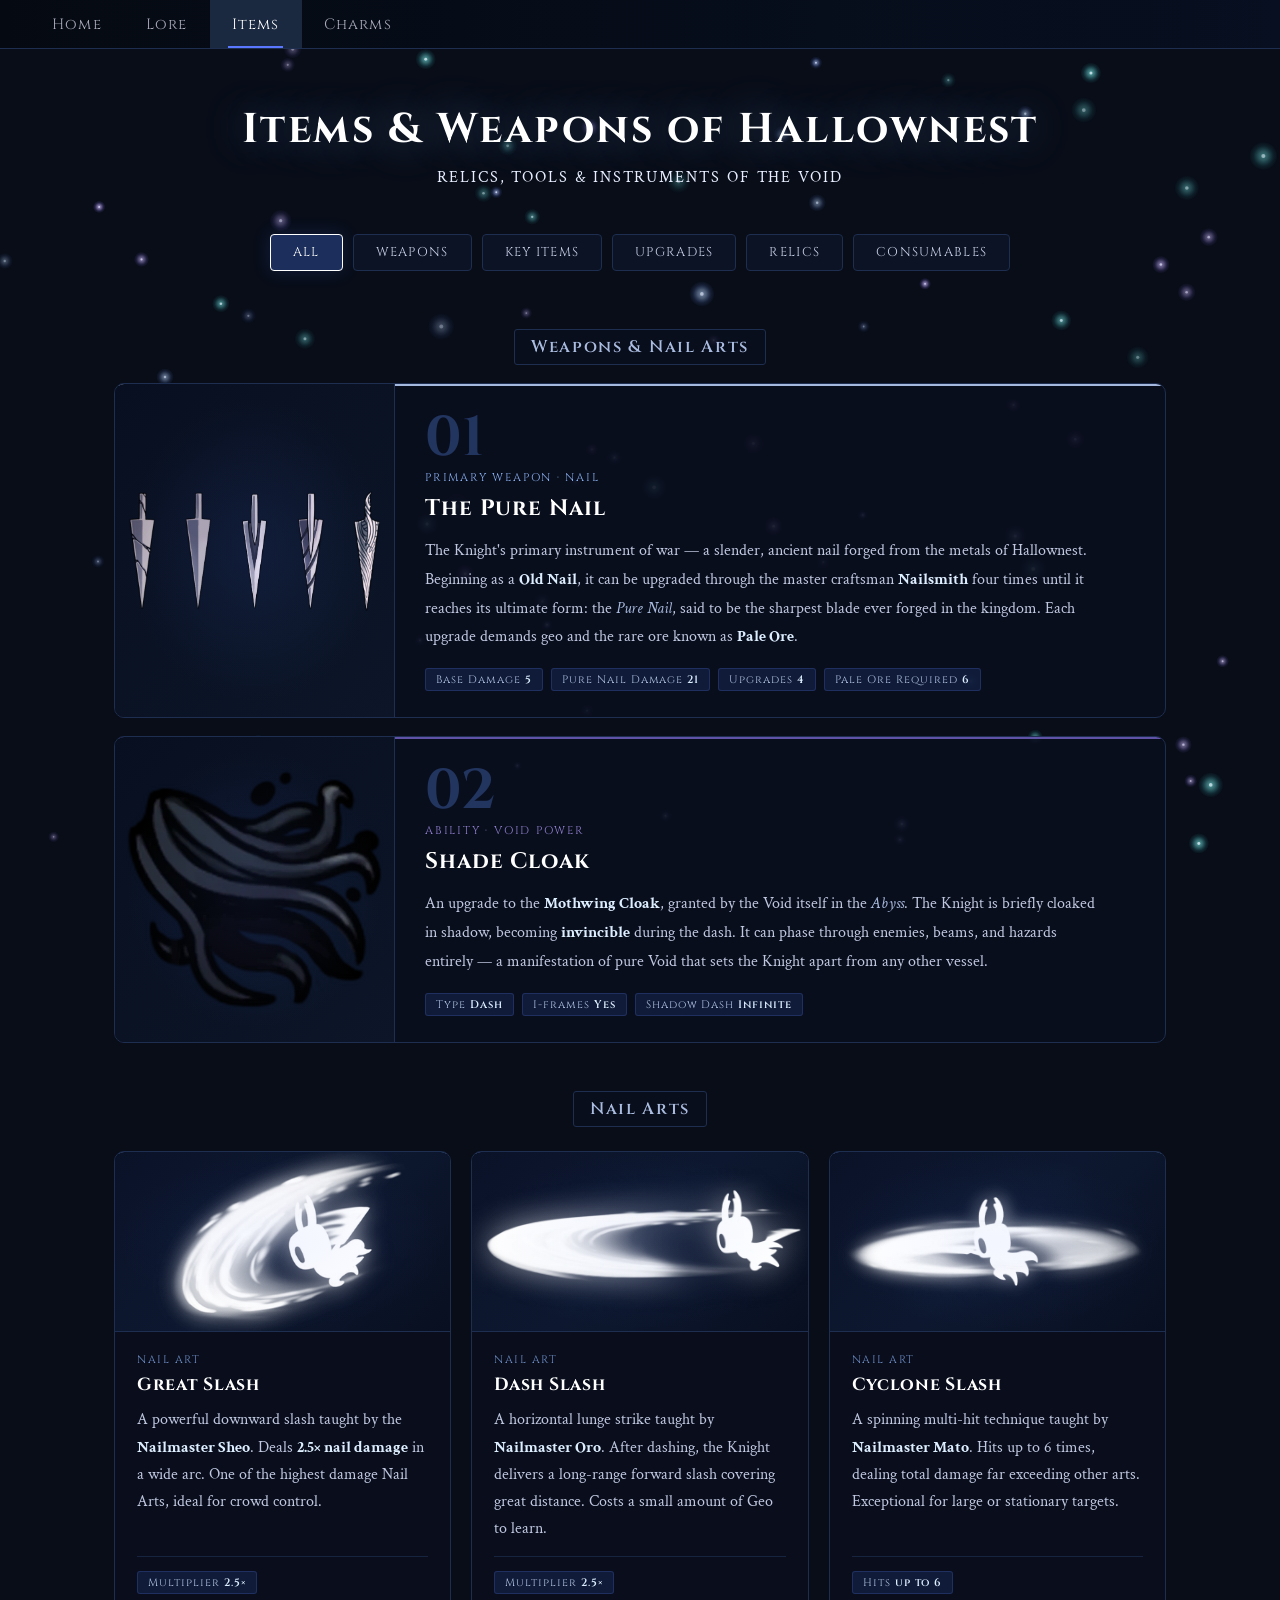
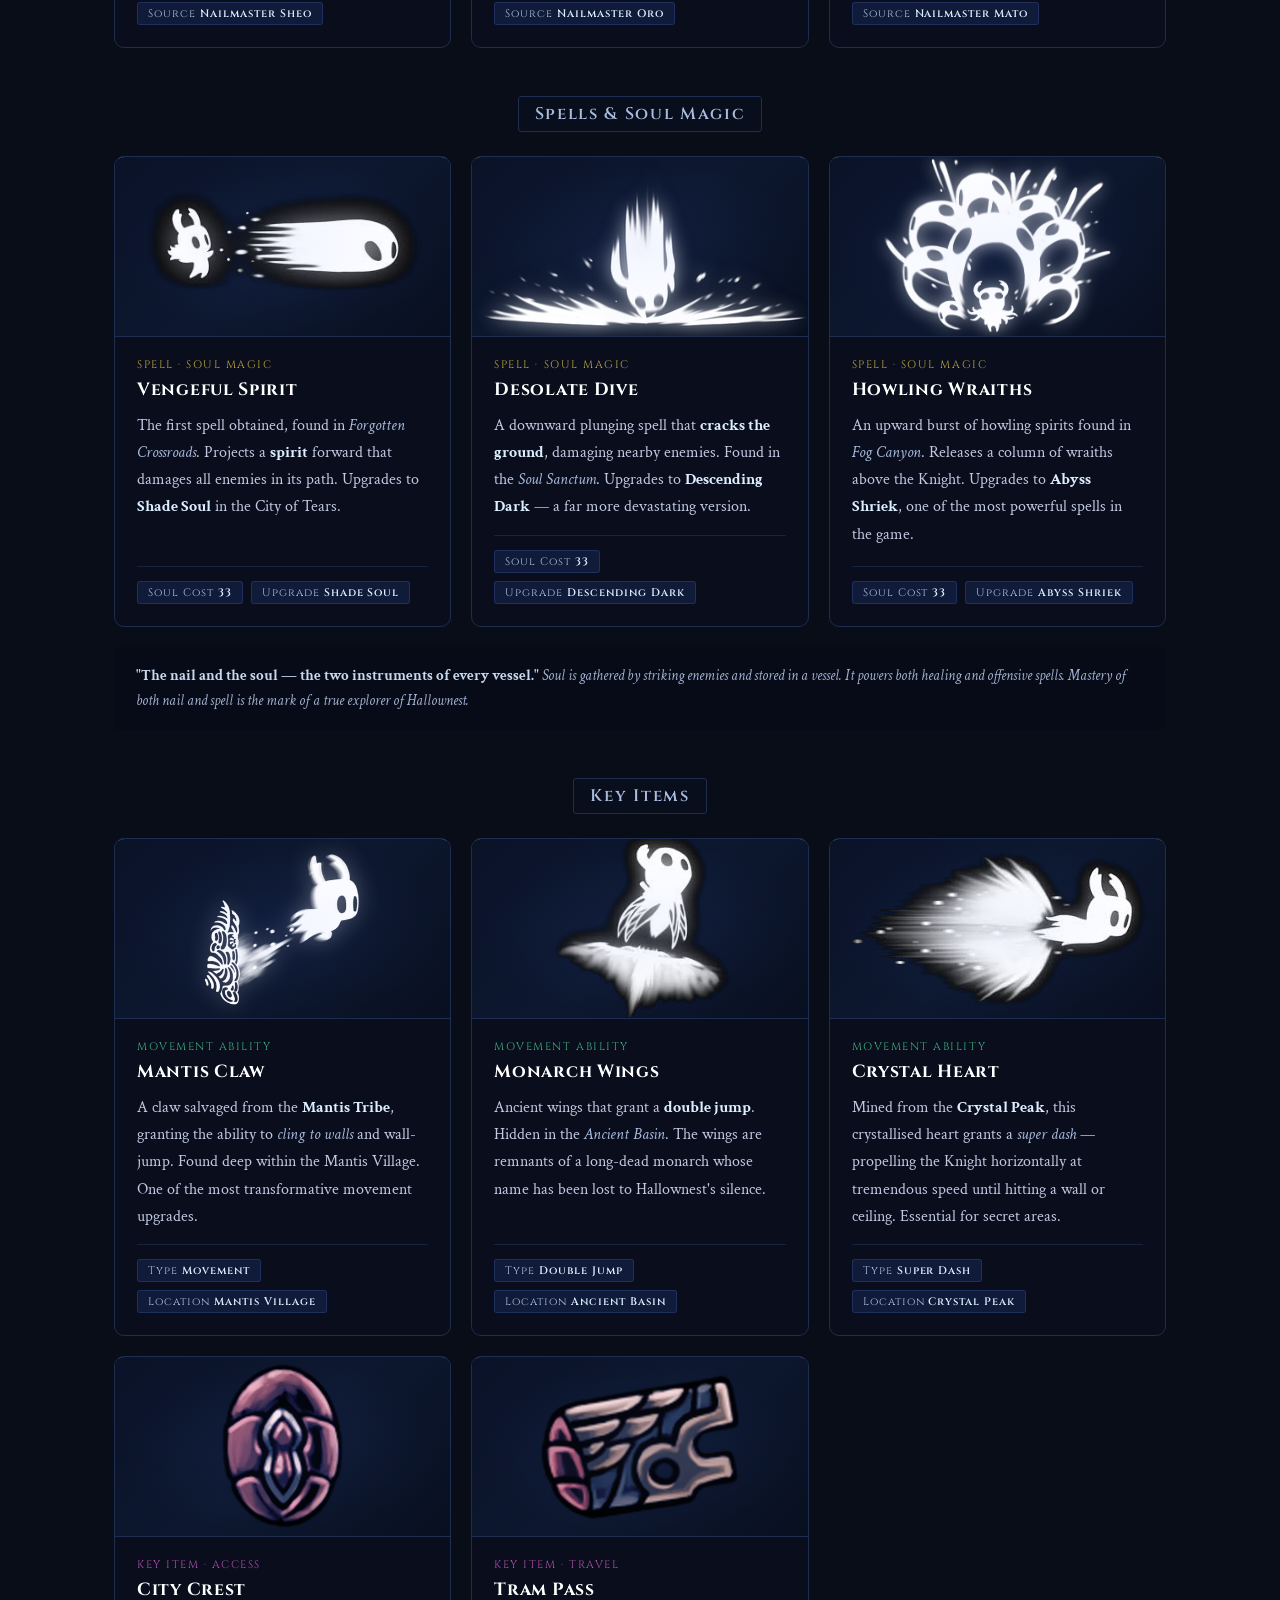
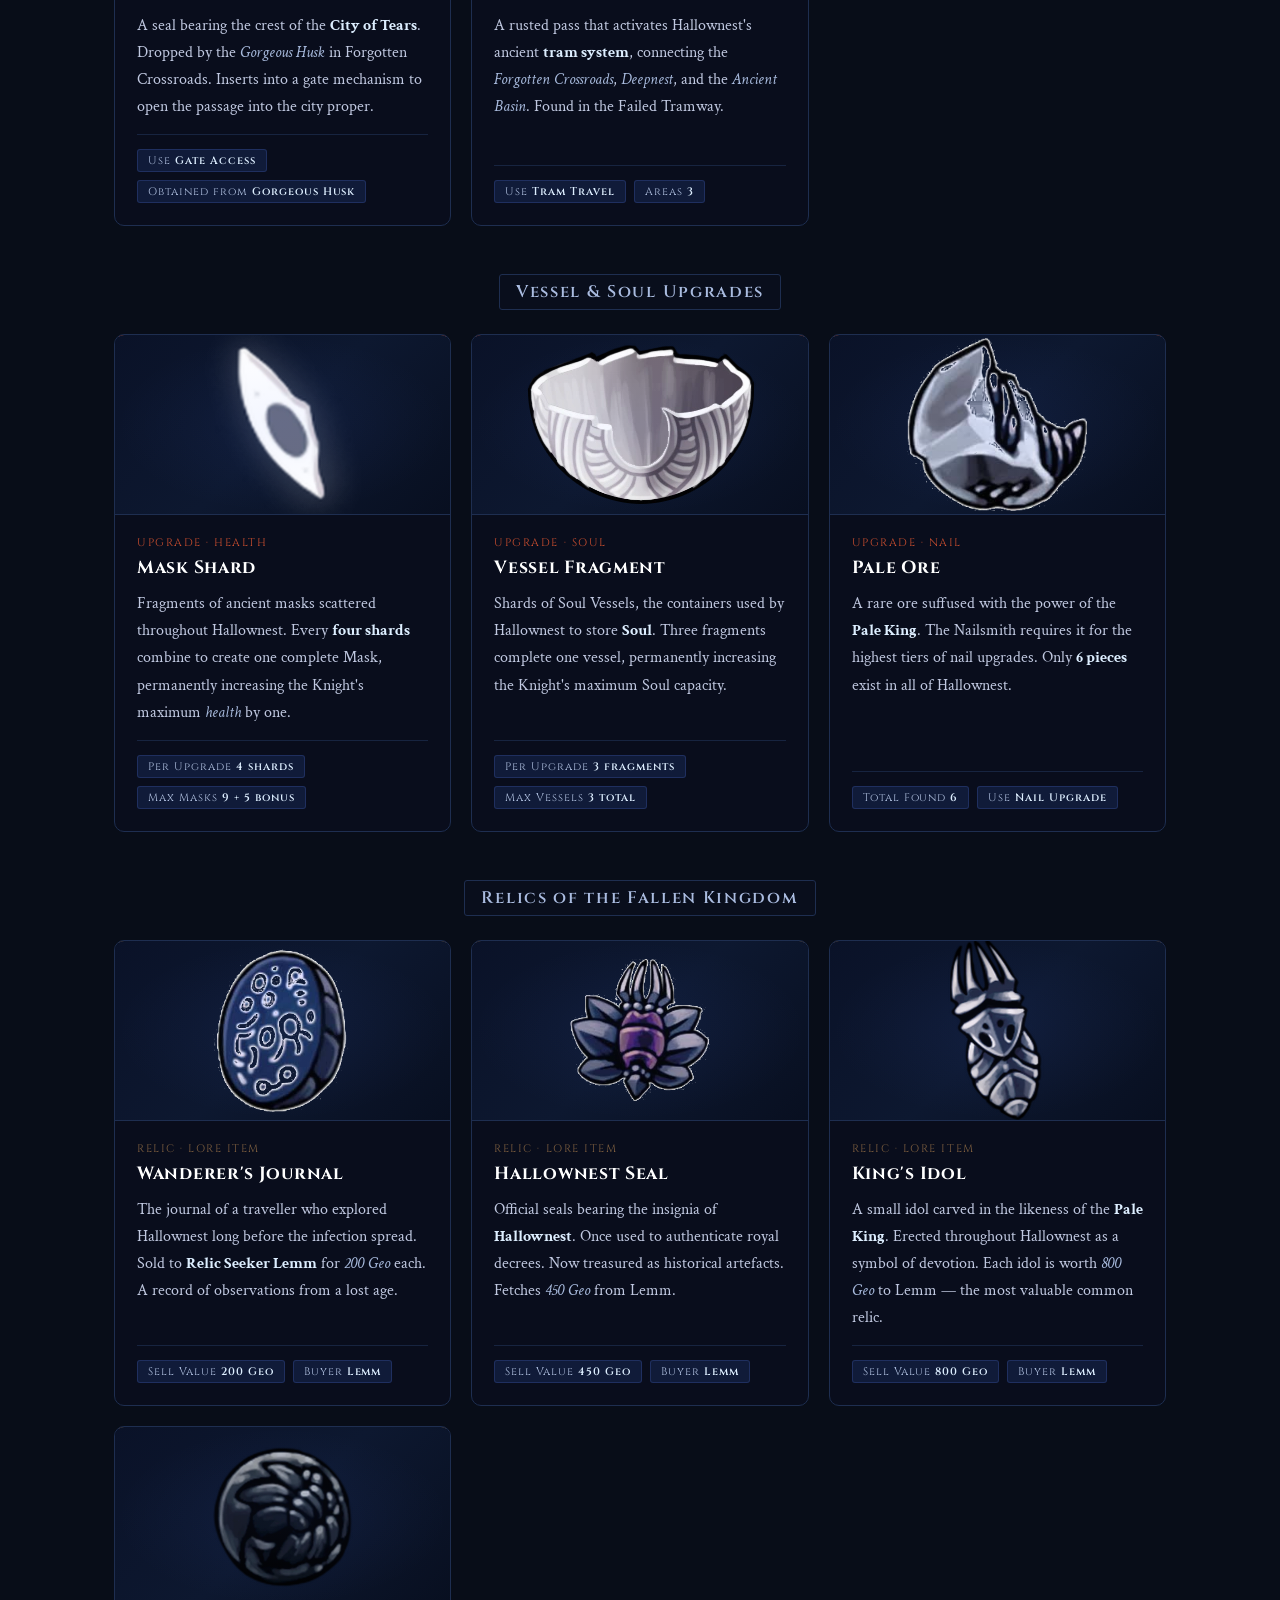
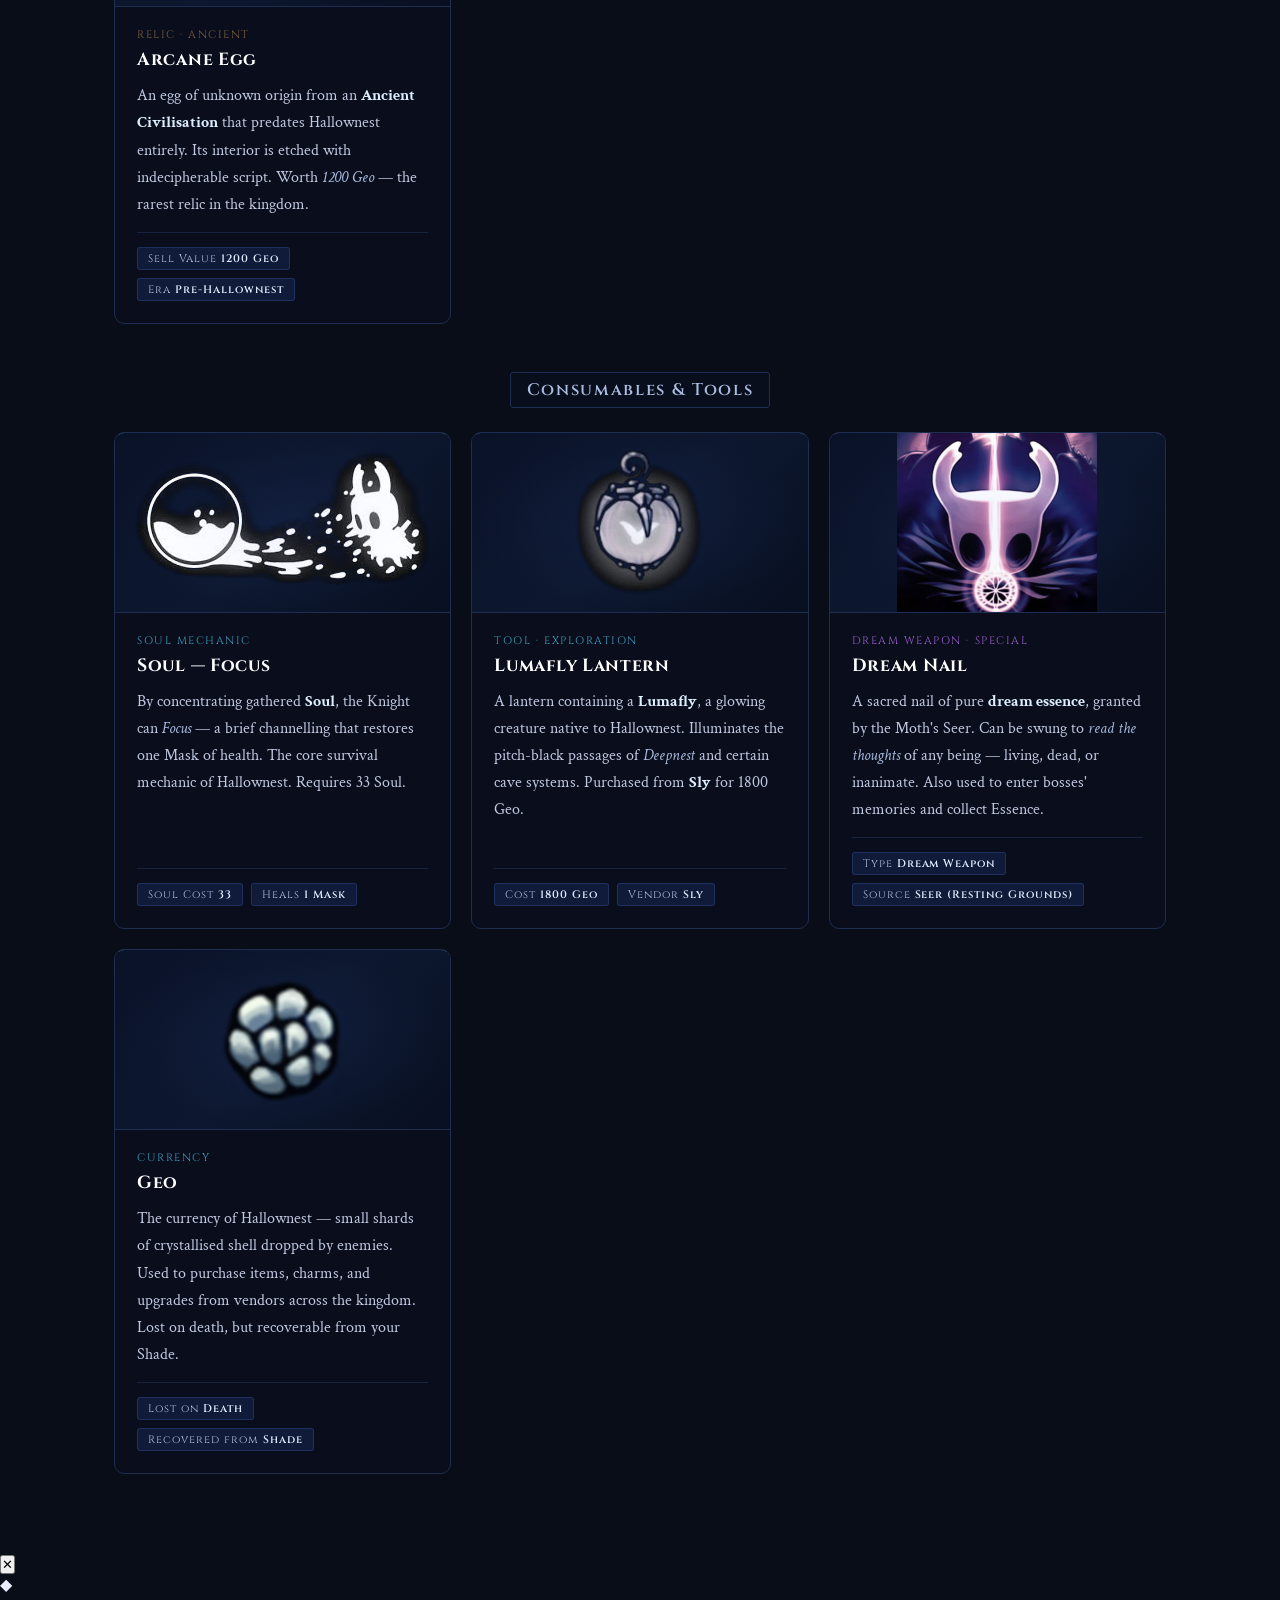
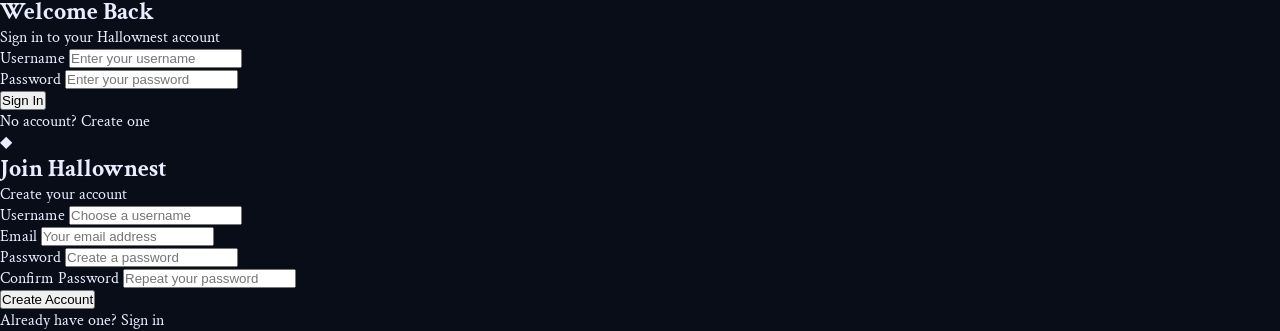
==== Capstone_Project/Item.html @ 828f64ab "Add files via upload" ====
<!doctype html>
<html lang="en">
    <head>
        <meta charset="UTF-8" />
        <meta name="viewport" content="width=device-width, initial-scale=1.0" />
        <title>Hollow Knight — Items &amp; Weapons</title>
        <link
            href="https://fonts.googleapis.com/css2?family=Cinzel:wght@400;600;700&family=Crimson+Text:ital,wght@0,400;0,600;1,400&display=swap"
            rel="stylesheet"
        />
        <link rel="stylesheet" href="Item.css" />
        <link rel="stylesheet" href="login.css" />
    </head>
    <body>
        <canvas id="hk-canvas"></canvas>

        <header>
            <nav>
                <div class="nav-left">
                    <a href="Home.html"><div class="navbar n1">Home</div></a>
                    <a href="Lore.html"><div class="navbar n2">Lore</div></a>
                    <a href="Item.html"
                        ><div class="navbar n3 active">Items</div></a
                    >
                    <a href="Charms.html"
                        ><div class="navbar n4">Charms</div></a
                    >
                </div>
                <div class="nav-right" id="nav-right"></div>
            </nav>
        </header>

        <div class="page">

            <div class="page-title-wrap">
                <h1 class="page-title">Items &amp; Weapons of Hallownest</h1>
                <p class="page-subtitle">
                    Relics, Tools &amp; Instruments of the Void
                </p>
            </div>

            <div class="tabs-wrap">
                <button class="tab-btn active" data-filter="all">All</button>
                <button class="tab-btn" data-filter="weapon">Weapons</button>
                <button class="tab-btn" data-filter="key">Key Items</button>
                <button class="tab-btn" data-filter="upgrade">Upgrades</button>
                <button class="tab-btn" data-filter="relic">Relics</button>
                <button class="tab-btn" data-filter="consumable">
                    Consumables
                </button>
            </div>

            
            <div class="section-divider" data-category="weapon">
                <div class="divider-line"></div>
                <div class="divider-title">Weapons &amp; Nail Arts</div>
                <div class="divider-line"></div>
            </div>

            <div
                class="weapon-card"
                data-category="weapon"
                style="--rarity-color: #c0d8ff; --tag-color: #8ab0f0"
            >
                <div class="weapon-inner" style="--rarity-color: #c0d8ff">
                    <div class="weapon-img-wrap">
                        <img
                            style="height: 120px"
                            src="Items/purenaim.png"
                            class="images"
                        />
                    </div>
                    <div class="weapon-body">
                        <div class="weapon-num">01</div>
                        <div class="weapon-tag" style="color: #8ab0f0">
                            Primary Weapon · Nail
                        </div>
                        <div class="weapon-name">The Pure Nail</div>
                        <p class="weapon-desc">
                            The Knight's primary instrument of war — a slender,
                            ancient nail forged from the metals of Hallownest.
                            Beginning as a <strong>Old Nail</strong>, it can be
                            upgraded through the master craftsman
                            <strong>Nailsmith</strong> four times until it
                            reaches its ultimate form: the <em>Pure Nail</em>,
                            said to be the sharpest blade ever forged in the
                            kingdom. Each upgrade demands geo and the rare ore
                            known as <strong>Pale Ore</strong>.
                        </p>
                        <div class="weapon-stats">
                            <div class="stat-pill">
                                Base Damage <span>5</span>
                            </div>
                            <div class="stat-pill">
                                Pure Nail Damage <span>21</span>
                            </div>
                            <div class="stat-pill">Upgrades <span>4</span></div>
                            <div class="stat-pill">
                                Pale Ore Required <span>6</span>
                            </div>
                        </div>
                    </div>
                </div>
            </div>

            <div
                class="weapon-card"
                data-category="weapon"
                style="--tag-color: #9080d0"
            >
                <div class="weapon-inner" style="--rarity-color: #7060c0">
                    <div class="weapon-img-wrap">
                        <img
                            style="height: 240px"
                            src="Items/Shade_Cloak.png"
                            class="images"
                        />
                    </div>
                    <div class="weapon-body">
                        <div class="weapon-num">02</div>
                        <div class="weapon-tag" style="color: #9080d0">
                            Ability · Void Power
                        </div>
                        <div class="weapon-name">Shade Cloak</div>
                        <p class="weapon-desc">
                            An upgrade to the <strong>Mothwing Cloak</strong>,
                            granted by the Void itself in the <em>Abyss</em>.
                            The Knight is briefly cloaked in shadow, becoming
                            <strong>invincible</strong>
                            during the dash. It can phase through enemies,
                            beams, and hazards entirely — a manifestation of
                            pure Void that sets the Knight apart from any other
                            vessel.
                        </p>
                        <div class="weapon-stats">
                            <div class="stat-pill">Type <span>Dash</span></div>
                            <div class="stat-pill">
                                I-frames <span>Yes</span>
                            </div>
                            <div class="stat-pill">
                                Shadow Dash <span>Infinite</span>
                            </div>
                        </div>
                    </div>
                </div>
            </div>

            <div class="section-divider" data-category="weapon">
                <div class="divider-line"></div>
                <div class="divider-title">Nail Arts</div>
                <div class="divider-line"></div>
            </div>

            <div class="items-grid" data-group="weapon">
                <div
                    class="item-card"
                    data-category="weapon"
                    style="--rarity-color: #80a8f0; --tag-color: #7090c8"
                >
                    <div class="card-img-wrap">
                        <img
                            style="height: 200px"
                            src="Items/Great_Slash.png"
                            class="images"
                        />
                    </div>
                    <div class="card-body">
                        <div class="card-tag">Nail Art</div>
                        <div class="card-name">Great Slash</div>
                        <p class="card-desc">
                            A powerful downward slash taught by the
                            <strong>Nailmaster Sheo</strong>. Deals
                            <strong>2.5× nail damage</strong> in a wide arc. One
                            of the highest damage Nail Arts, ideal for crowd
                            control.
                        </p>
                        <div class="card-stats">
                            <div class="stat-pill">
                                Multiplier <span>2.5×</span>
                            </div>
                            <div class="stat-pill">
                                Source <span>Nailmaster Sheo</span>
                            </div>
                        </div>
                    </div>
                </div>

                <div
                    class="item-card"
                    data-category="weapon"
                    style="--rarity-color: #80a8f0; --tag-color: #7090c8"
                >
                    <div class="card-img-wrap">
                        <img
                            style="width: 380px"
                            src="Items/Dash_Slash.png"
                            class="images"
                        />
                    </div>
                    <div class="card-body">
                        <div class="card-tag">Nail Art</div>
                        <div class="card-name">Dash Slash</div>
                        <p class="card-desc">
                            A horizontal lunge strike taught by
                            <strong>Nailmaster Oro</strong>. After dashing, the
                            Knight delivers a long-range forward slash covering
                            great distance. Costs a small amount of Geo to
                            learn.
                        </p>
                        <div class="card-stats">
                            <div class="stat-pill">
                                Multiplier <span>2.5×</span>
                            </div>
                            <div class="stat-pill">
                                Source <span>Nailmaster Oro</span>
                            </div>
                        </div>
                    </div>
                </div>

                <!-- Cyclone Slash -->
                <div
                    class="item-card"
                    data-category="weapon"
                    style="--rarity-color: #80a8f0; --tag-color: #7090c8"
                >
                    <div class="card-img-wrap">
                        <img
                            style="width: 320px"
                            src="Items/Cyclone_Slash.png"
                            class="images"
                        />
                    </div>
                    <div class="card-body">
                        <div class="card-tag">Nail Art</div>
                        <div class="card-name">Cyclone Slash</div>
                        <p class="card-desc">
                            A spinning multi-hit technique taught by
                            <strong>Nailmaster Mato</strong>. Hits up to 6
                            times, dealing total damage far exceeding other
                            arts. Exceptional for large or stationary targets.
                        </p>
                        <div class="card-stats">
                            <div class="stat-pill">
                                Hits <span>up to 6</span>
                            </div>
                            <div class="stat-pill">
                                Source <span>Nailmaster Mato</span>
                            </div>
                        </div>
                    </div>
                </div>
            </div>

            <!-- Spells -->
            <div class="section-divider" data-category="weapon">
                <div class="divider-line"></div>
                <div class="divider-title">Spells &amp; Soul Magic</div>
                <div class="divider-line"></div>
            </div>

            <div class="items-grid" data-group="weapon">
                <!-- Vengeful Spirit -->
                <div
                    class="item-card"
                    data-category="weapon"
                    style="--rarity-color: #e0d060; --tag-color: #c0a840"
                >
                    <div class="card-img-wrap">
                        <img
                            style="width: 320px"
                            src="Items/perfect_vengeful_spirit.png"
                            class="images"
                        />
                    </div>
                    <div class="card-body">
                        <div class="card-tag" style="color: #c0a840">
                            Spell · Soul Magic
                        </div>
                        <div class="card-name">Vengeful Spirit</div>
                        <p class="card-desc">
                            The first spell obtained, found in
                            <em>Forgotten Crossroads</em>. Projects a
                            <strong>spirit</strong> forward that damages all
                            enemies in its path. Upgrades to
                            <strong>Shade Soul</strong> in the City of Tears.
                        </p>
                        <div class="card-stats">
                            <div class="stat-pill">
                                Soul Cost <span>33</span>
                            </div>
                            <div class="stat-pill">
                                Upgrade <span>Shade Soul</span>
                            </div>
                        </div>
                    </div>
                </div>

                <!-- Desolate Dive -->
                <div
                    class="item-card"
                    data-category="weapon"
                    style="--rarity-color: #e0d060; --tag-color: #c0a840"
                >
                    <div class="card-img-wrap">
                        <img src="Items/Desolate_Dive.png" class="images" />
                    </div>
                    <div class="card-body">
                        <div class="card-tag" style="color: #c0a840">
                            Spell · Soul Magic
                        </div>
                        <div class="card-name">Desolate Dive</div>
                        <p class="card-desc">
                            A downward plunging spell that
                            <strong>cracks the ground</strong>, damaging nearby
                            enemies. Found in the <em>Soul Sanctum</em>.
                            Upgrades to <strong>Descending Dark</strong> — a far
                            more devastating version.
                        </p>
                        <div class="card-stats">
                            <div class="stat-pill">
                                Soul Cost <span>33</span>
                            </div>
                            <div class="stat-pill">
                                Upgrade <span>Descending Dark</span>
                            </div>
                        </div>
                    </div>
                </div>

                <!-- Howling Wraiths -->
                <div
                    class="item-card"
                    data-category="weapon"
                    style="--rarity-color: #e0d060; --tag-color: #c0a840"
                >
                    <div class="card-img-wrap">
                        <img
                            style="width: 260px"
                            src="Items/Howling_Wraiths.png"
                            class="images"
                        />
                    </div>
                    <div class="card-body">
                        <div class="card-tag" style="color: #c0a840">
                            Spell · Soul Magic
                        </div>
                        <div class="card-name">Howling Wraiths</div>
                        <p class="card-desc">
                            An upward burst of howling spirits found in
                            <em>Fog Canyon</em>. Releases a column of wraiths
                            above the Knight. Upgrades to
                            <strong>Abyss Shriek</strong>, one of the most
                            powerful spells in the game.
                        </p>
                        <div class="card-stats">
                            <div class="stat-pill">
                                Soul Cost <span>33</span>
                            </div>
                            <div class="stat-pill">
                                Upgrade <span>Abyss Shriek</span>
                            </div>
                        </div>
                    </div>
                </div>
            </div>

            <!-- Lore callout -->
            <div class="lore-callout" data-category="weapon">
                <div class="lore-callout-inner">
                    <strong
                        >"The nail and the soul — the two instruments of every
                        vessel."</strong
                    >
                    Soul is gathered by striking enemies and stored in a vessel.
                    It powers both healing and offensive spells. Mastery of both
                    nail and spell is the mark of a true explorer of Hallownest.
                </div>
            </div>

            <!-- ═══════════════════════════════════════ -->
            <!--  KEY ITEMS                             -->
            <!-- ═══════════════════════════════════════ -->

            <div class="section-divider" data-category="key">
                <div class="divider-line"></div>
                <div class="divider-title">Key Items</div>
                <div class="divider-line"></div>
            </div>

            <div class="items-grid" data-group="key">
                <!-- Mantis Claw -->
                <div
                    class="item-card"
                    data-category="key"
                    style="--rarity-color: #60d0a0; --tag-color: #40b080"
                >
                    <div class="card-img-wrap">
                        <img
                            style="width: 200px"
                            src="Items/Skill_Mantis_Claw.png"
                            class="images"
                        />
                    </div>
                    <div class="card-body">
                        <div class="card-tag" style="color: #40b080">
                            Movement Ability
                        </div>
                        <div class="card-name">Mantis Claw</div>
                        <p class="card-desc">
                            A claw salvaged from the
                            <strong>Mantis Tribe</strong>, granting the ability
                            to <em>cling to walls</em> and wall-jump. Found deep
                            within the Mantis Village. One of the most
                            transformative movement upgrades.
                        </p>
                        <div class="card-stats">
                            <div class="stat-pill">
                                Type <span>Movement</span>
                            </div>
                            <div class="stat-pill">
                                Location <span>Mantis Village</span>
                            </div>
                        </div>
                    </div>
                </div>

                <!-- Monarch Wings -->
                <div
                    class="item-card"
                    data-category="key"
                    style="--rarity-color: #60d0a0; --tag-color: #40b080"
                >
                    <div class="card-img-wrap">
                        <img
                            style="width: 200px"
                            src="Items/perfect_Monarch_Wings.png"
                            class="images"
                        />
                    </div>
                    <div class="card-body">
                        <div class="card-tag" style="color: #40b080">
                            Movement Ability
                        </div>
                        <div class="card-name">Monarch Wings</div>
                        <p class="card-desc">
                            Ancient wings that grant a
                            <strong>double jump</strong>. Hidden in the
                            <em>Ancient Basin</em>. The wings are remnants of a
                            long-dead monarch whose name has been lost to
                            Hallownest's silence.
                        </p>
                        <div class="card-stats">
                            <div class="stat-pill">
                                Type <span>Double Jump</span>
                            </div>
                            <div class="stat-pill">
                                Location <span>Ancient Basin</span>
                            </div>
                        </div>
                    </div>
                </div>

                <!-- Crystal Heart -->
                <div
                    class="item-card"
                    data-category="key"
                    style="--rarity-color: #60d0a0; --tag-color: #40b080"
                >
                    <div class="card-img-wrap">
                        <img
                            src="Items/perfect_crystal_heart.png"
                            class="images"
                        />
                    </div>
                    <div class="card-body">
                        <div class="card-tag" style="color: #40b080">
                            Movement Ability
                        </div>
                        <div class="card-name">Crystal Heart</div>
                        <p class="card-desc">
                            Mined from the <strong>Crystal Peak</strong>, this
                            crystallised heart grants a <em>super dash</em> —
                            propelling the Knight horizontally at tremendous
                            speed until hitting a wall or ceiling. Essential for
                            secret areas.
                        </p>
                        <div class="card-stats">
                            <div class="stat-pill">
                                Type <span>Super Dash</span>
                            </div>
                            <div class="stat-pill">
                                Location <span>Crystal Peak</span>
                            </div>
                        </div>
                    </div>
                </div>

                <!-- City Crest -->
                <div
                    class="item-card"
                    data-category="key"
                    style="--rarity-color: #d070d0; --tag-color: #b050b0"
                >
                    <div class="card-img-wrap">
                        <img
                            style="width: 180px"
                            src="Items/City_Crest.png"
                            class="images"
                        />
                    </div>
                    <div class="card-body">
                        <div class="card-tag" style="color: #b050b0">
                            Key Item · Access
                        </div>
                        <div class="card-name">City Crest</div>
                        <p class="card-desc">
                            A seal bearing the crest of the
                            <strong>City of Tears</strong>. Dropped by the
                            <em>Gorgeous Husk</em> in Forgotten Crossroads.
                            Inserts into a gate mechanism to open the passage
                            into the city proper.
                        </p>
                        <div class="card-stats">
                            <div class="stat-pill">
                                Use <span>Gate Access</span>
                            </div>
                            <div class="stat-pill">
                                Obtained from <span>Gorgeous Husk</span>
                            </div>
                        </div>
                    </div>
                </div>

                <!-- Tram Pass -->
                <div
                    class="item-card"
                    data-category="key"
                    style="--rarity-color: #d070d0; --tag-color: #b050b0"
                >
                    <div class="card-img-wrap">
                        <img
                            style="width: 200px"
                            src="Items/Tram_Pass.jpg"
                            class="images"
                        />
                    </div>
                    <div class="card-body">
                        <div class="card-tag" style="color: #b050b0">
                            Key Item · Travel
                        </div>
                        <div class="card-name">Tram Pass</div>
                        <p class="card-desc">
                            A rusted pass that activates Hallownest's ancient
                            <strong>tram system</strong>, connecting the
                            <em>Forgotten Crossroads</em>, <em>Deepnest</em>,
                            and the <em>Ancient Basin</em>. Found in the Failed
                            Tramway.
                        </p>
                        <div class="card-stats">
                            <div class="stat-pill">
                                Use <span>Tram Travel</span>
                            </div>
                            <div class="stat-pill">Areas <span>3</span></div>
                        </div>
                    </div>
                </div>
            </div>

            <!-- ═══════════════════════════════════════ -->
            <!--  UPGRADES                              -->
            <!-- ═══════════════════════════════════════ -->

            <div class="section-divider" data-category="upgrade">
                <div class="divider-line"></div>
                <div class="divider-title">Vessel &amp; Soul Upgrades</div>
                <div class="divider-line"></div>
            </div>

            <div class="items-grid" data-group="upgrade">
                <!-- Mask Shard -->
                <div
                    class="item-card"
                    data-category="upgrade"
                    style="--rarity-color: #f07050; --tag-color: #d05030"
                >
                    <div class="card-img-wrap">
                        <img
                            style="width: 170px"
                            src="Items/Health_Piece.jpg"
                            class="images"
                        />
                    </div>
                    <div class="card-body">
                        <div class="card-tag" style="color: #d05030">
                            Upgrade · Health
                        </div>
                        <div class="card-name">Mask Shard</div>
                        <p class="card-desc">
                            Fragments of ancient masks scattered throughout
                            Hallownest. Every
                            <strong>four shards</strong> combine to create one
                            complete Mask, permanently increasing the Knight's
                            maximum <em>health</em> by one.
                        </p>
                        <div class="card-stats">
                            <div class="stat-pill">
                                Per Upgrade <span>4 shards</span>
                            </div>
                            <div class="stat-pill">
                                Max Masks <span>9 + 5 bonus</span>
                            </div>
                        </div>
                    </div>
                </div>

                <!-- Vessel Fragment -->
                <div
                    class="item-card"
                    data-category="upgrade"
                    style="--rarity-color: #f07050; --tag-color: #d05030"
                >
                    <div class="card-img-wrap">
                        <img
                            src="Items/Early_Vessel_Fragment.jpg"
                            class="images"
                        />
                    </div>
                    <div class="card-body">
                        <div class="card-tag" style="color: #d05030">
                            Upgrade · Soul
                        </div>
                        <div class="card-name">Vessel Fragment</div>
                        <p class="card-desc">
                            Shards of Soul Vessels, the containers used by
                            Hallownest to store <strong>Soul</strong>. Three
                            fragments complete one vessel, permanently
                            increasing the Knight's maximum Soul capacity.
                        </p>
                        <div class="card-stats">
                            <div class="stat-pill">
                                Per Upgrade <span>3 fragments</span>
                            </div>
                            <div class="stat-pill">
                                Max Vessels <span>3 total</span>
                            </div>
                        </div>
                    </div>
                </div>

                <!-- Pale Ore -->
                <div
                    class="item-card"
                    data-category="upgrade"
                    style="--rarity-color: #f07050; --tag-color: #d05030"
                >
                    <div class="card-img-wrap">
                        <img
                            style="width: 180px"
                            src="Items/perfect_pale_ore.png"
                            class="images"
                        />
                    </div>
                    <div class="card-body">
                        <div class="card-tag" style="color: #d05030">
                            Upgrade · Nail
                        </div>
                        <div class="card-name">Pale Ore</div>
                        <p class="card-desc">
                            A rare ore suffused with the power of the
                            <strong>Pale King</strong>. The Nailsmith requires
                            it for the highest tiers of nail upgrades. Only
                            <strong>6 pieces</strong> exist in all of
                            Hallownest.
                        </p>
                        <div class="card-stats">
                            <div class="stat-pill">
                                Total Found <span>6</span>
                            </div>
                            <div class="stat-pill">
                                Use <span>Nail Upgrade</span>
                            </div>
                        </div>
                    </div>
                </div>
            </div>

            <!-- ═══════════════════════════════════════ -->
            <!--  RELICS                                -->
            <!-- ═══════════════════════════════════════ -->

            <div class="section-divider" data-category="relic">
                <div class="divider-line"></div>
                <div class="divider-title">Relics of the Fallen Kingdom</div>
                <div class="divider-line"></div>
            </div>

            <div class="items-grid" data-group="relic">
                <!-- Wanderer's Journal -->
                <div
                    class="item-card"
                    data-category="relic"
                    style="--rarity-color: #a08060; --tag-color: #806040"
                >
                    <div class="card-img-wrap">
                        <img
                            style="width: 140px"
                            src="Items/perfect_wanderers.png"
                            class="images"
                        />
                    </div>
                    <div class="card-body">
                        <div class="card-tag" style="color: #806040">
                            Relic · Lore Item
                        </div>
                        <div class="card-name">Wanderer's Journal</div>
                        <p class="card-desc">
                            The journal of a traveller who explored Hallownest
                            long before the infection spread. Sold to
                            <strong>Relic Seeker Lemm</strong> for
                            <em>200 Geo</em> each. A record of observations from
                            a lost age.
                        </p>
                        <div class="card-stats">
                            <div class="stat-pill">
                                Sell Value <span>200 Geo</span>
                            </div>
                            <div class="stat-pill">Buyer <span>Lemm</span></div>
                        </div>
                    </div>
                </div>

                <!-- Hallownest Seal -->
                <div
                    class="item-card"
                    data-category="relic"
                    style="--rarity-color: #a08060; --tag-color: #806040"
                >
                    <div class="card-img-wrap">
                        <img
                            style="width: 140px"
                            src="Items/perfect_hallownest.png"
                            class="images"
                        />
                    </div>
                    <div class="card-body">
                        <div class="card-tag" style="color: #806040">
                            Relic · Lore Item
                        </div>
                        <div class="card-name">Hallownest Seal</div>
                        <p class="card-desc">
                            Official seals bearing the insignia of
                            <strong>Hallownest</strong>. Once used to
                            authenticate royal decrees. Now treasured as
                            historical artefacts. Fetches <em>450 Geo</em> from
                            Lemm.
                        </p>
                        <div class="card-stats">
                            <div class="stat-pill">
                                Sell Value <span>450 Geo</span>
                            </div>
                            <div class="stat-pill">Buyer <span>Lemm</span></div>
                        </div>
                    </div>
                </div>

                <!-- King's Idol -->
                <div
                    class="item-card"
                    data-category="relic"
                    style="--rarity-color: #a08060; --tag-color: #806040"
                >
                    <div class="card-img-wrap">
                        <img
                            style="width: 100px"
                            src="Items/Kings_Idol.png"
                            class="images"
                        />
                    </div>
                    <div class="card-body">
                        <div class="card-tag" style="color: #806040">
                            Relic · Lore Item
                        </div>
                        <div class="card-name">King's Idol</div>
                        <p class="card-desc">
                            A small idol carved in the likeness of the
                            <strong>Pale King</strong>. Erected throughout
                            Hallownest as a symbol of devotion. Each idol is
                            worth <em>800 Geo</em> to Lemm — the most valuable
                            common relic.
                        </p>
                        <div class="card-stats">
                            <div class="stat-pill">
                                Sell Value <span>800 Geo</span>
                            </div>
                            <div class="stat-pill">Buyer <span>Lemm</span></div>
                        </div>
                    </div>
                </div>

                <!-- Arcane Egg -->
                <div
                    class="item-card"
                    data-category="relic"
                    style="--rarity-color: #a08060; --tag-color: #806040"
                >
                    <div class="card-img-wrap">
                        <img
                            style="width: 140px"
                            src="Items/Arcane_Egg.png"
                            class="images"
                        />
                    </div>
                    <div class="card-body">
                        <div class="card-tag" style="color: #806040">
                            Relic · Ancient
                        </div>
                        <div class="card-name">Arcane Egg</div>
                        <p class="card-desc">
                            An egg of unknown origin from an
                            <strong>Ancient Civilisation</strong> that predates
                            Hallownest entirely. Its interior is etched with
                            indecipherable script. Worth <em>1200 Geo</em> — the
                            rarest relic in the kingdom.
                        </p>
                        <div class="card-stats">
                            <div class="stat-pill">
                                Sell Value <span>1200 Geo</span>
                            </div>
                            <div class="stat-pill">
                                Era <span>Pre-Hallownest</span>
                            </div>
                        </div>
                    </div>
                </div>
            </div>

            <!-- ═══════════════════════════════════════ -->
            <!--  CONSUMABLES                           -->
            <!-- ═══════════════════════════════════════ -->

            <div class="section-divider" data-category="consumable">
                <div class="divider-line"></div>
                <div class="divider-title">Consumables &amp; Tools</div>
                <div class="divider-line"></div>
            </div>

            <div class="items-grid" data-group="consumable">
                <!-- Focus / Soul Heal -->
                <div
                    class="item-card"
                    data-category="consumable"
                    style="--rarity-color: #60c0e0; --tag-color: #40a0c0"
                >
                    <div class="card-img-wrap">
                        <img src="Items/perfect_spell.png" class="images" />
                    </div>
                    <div class="card-body">
                        <div class="card-tag" style="color: #40a0c0">
                            Soul Mechanic
                        </div>
                        <div class="card-name">Soul — Focus</div>
                        <p class="card-desc">
                            By concentrating gathered <strong>Soul</strong>, the
                            Knight can <em>Focus</em> — a brief channelling that
                            restores one Mask of health. The core survival
                            mechanic of Hallownest. Requires 33 Soul.
                        </p>
                        <div class="card-stats">
                            <div class="stat-pill">
                                Soul Cost <span>33</span>
                            </div>
                            <div class="stat-pill">
                                Heals <span>1 Mask</span>
                            </div>
                        </div>
                    </div>
                </div>

                <!-- Lumafly Lantern -->
                <div
                    class="item-card"
                    data-category="consumable"
                    style="--rarity-color: #60c0e0; --tag-color: #40a0c0"
                >
                    <div class="card-img-wrap">
                        <img
                            style="width: 140px"
                            src="Items/perfect_Lumerfly.png"
                            class="images"
                        />
                    </div>
                    <div class="card-body">
                        <div class="card-tag" style="color: #40a0c0">
                            Tool · Exploration
                        </div>
                        <div class="card-name">Lumafly Lantern</div>
                        <p class="card-desc">
                            A lantern containing a <strong>Lumafly</strong>, a
                            glowing creature native to Hallownest. Illuminates
                            the pitch-black passages of <em>Deepnest</em> and
                            certain cave systems. Purchased from
                            <strong>Sly</strong> for 1800 Geo.
                        </p>
                        <div class="card-stats">
                            <div class="stat-pill">
                                Cost <span>1800 Geo</span>
                            </div>
                            <div class="stat-pill">Vendor <span>Sly</span></div>
                        </div>
                    </div>
                </div>

                <!-- Dream Nail -->
                <div
                    class="item-card"
                    data-category="consumable"
                    style="--rarity-color: #c080f0; --tag-color: #a060d0"
                >
                    <div class="card-img-wrap">
                        <img
                            style="width: 200px"
                            src="Items/Dream_nail.jpg"
                            class="images"
                        />
                    </div>
                    <div class="card-body">
                        <div class="card-tag" style="color: #a060d0">
                            Dream Weapon · Special
                        </div>
                        <div class="card-name">Dream Nail</div>
                        <p class="card-desc">
                            A sacred nail of pure
                            <strong>dream essence</strong>, granted by the
                            Moth's Seer. Can be swung to
                            <em>read the thoughts</em> of any being — living,
                            dead, or inanimate. Also used to enter bosses'
                            memories and collect Essence.
                        </p>
                        <div class="card-stats">
                            <div class="stat-pill">
                                Type <span>Dream Weapon</span>
                            </div>
                            <div class="stat-pill">
                                Source <span>Seer (Resting Grounds)</span>
                            </div>
                        </div>
                    </div>
                </div>

                <!-- Geo -->
                <div
                    class="item-card"
                    data-category="consumable"
                    style="--rarity-color: #60c0e0; --tag-color: #40a0c0"
                >
                    <div class="card-img-wrap">
                        <img
                            style="width: 140px"
                            src="Items/Geo.jpg"
                            class="images"
                        />
                    </div>
                    <div class="card-body">
                        <div class="card-tag" style="color: #40a0c0">
                            Currency
                        </div>
                        <div class="card-name">Geo</div>
                        <p class="card-desc">
                            The currency of Hallownest — small shards of
                            crystallised shell dropped by enemies. Used to
                            purchase items, charms, and upgrades from vendors
                            across the kingdom. Lost on death, but recoverable
                            from your Shade.
                        </p>
                        <div class="card-stats">
                            <div class="stat-pill">
                                Lost on <span>Death</span>
                            </div>
                            <div class="stat-pill">
                                Recovered from <span>Shade</span>
                            </div>
                        </div>
                    </div>
                </div>
            </div>

            <div class="page-end"></div>
        </div>

        <!-- ── LOGIN MODAL ─────────────────────────── -->
        <div class="modal-overlay" id="modal-overlay">
            <div class="modal" id="modal">
                <button class="modal-close" id="modal-close">&#x2715;</button>

                <!-- LOGIN PANEL -->
                <div class="modal-panel" id="panel-login">
                    <div class="modal-icon">&#9670;</div>
                    <h2 class="modal-title">Welcome Back</h2>
                    <p class="modal-sub">Sign in to your Hallownest account</p>
                    <div class="form-group">
                        <label>Username</label>
                        <input
                            type="text"
                            id="login-username"
                            placeholder="Enter your username"
                            autocomplete="off"
                        />
                    </div>
                    <div class="form-group">
                        <label>Password</label>
                        <input
                            type="password"
                            id="login-password"
                            placeholder="Enter your password"
                        />
                    </div>
                    <div class="form-error" id="login-error"></div>
                    <button class="btn-primary" id="btn-login">Sign In</button>
                    <p class="modal-switch">
                        No account?
                        <span class="switch-link" id="go-register"
                            >Create one</span
                        >
                    </p>
                </div>

                <!-- REGISTER PANEL -->
                <div class="modal-panel hidden" id="panel-register">
                    <div class="modal-icon">&#9670;</div>
                    <h2 class="modal-title">Join Hallownest</h2>
                    <p class="modal-sub">Create your account</p>
                    <div class="form-group">
                        <label>Username</label>
                        <input
                            type="text"
                            id="reg-username"
                            placeholder="Choose a username"
                            autocomplete="off"
                        />
                    </div>
                    <div class="form-group">
                        <label>Email</label>
                        <input
                            type="email"
                            id="reg-email"
                            placeholder="Your email address"
                        />
                    </div>
                    <div class="form-group">
                        <label>Password</label>
                        <input
                            type="password"
                            id="reg-password"
                            placeholder="Create a password"
                        />
                    </div>
                    <div class="form-group">
                        <label>Confirm Password</label>
                        <input
                            type="password"
                            id="reg-confirm"
                            placeholder="Repeat your password"
                        />
                    </div>
                    <div class="form-error" id="reg-error"></div>
                    <div class="form-success" id="reg-success"></div>
                    <button class="btn-primary" id="btn-register">
                        Create Account
                    </button>
                    <p class="modal-switch">
                        Already have one?
                        <span class="switch-link" id="go-login">Sign in</span>
                    </p>
                </div>
            </div>
        </div>

        <script src="Item.js"></script>
        <script src="login.js"></script>
    </body>
</html>
---- Capstone_Project/Item.css ----
*,
*::before,
*::after {
    margin: 0;
    padding: 0;
    box-sizing: border-box;
}

a {
    text-decoration: none;
}

:root {
    --bg: #080d18;
    --border: #1e2e50;
}

body {
    background: var(--bg);
    color: #e8eeff;
    font-family: "Crimson Text", Georgia, serif;
    overflow-x: hidden;
}

header {
    position: sticky;
    top: 0;
    z-index: 100;
}
#hk-canvas {
    position: fixed;
    top: 0;
    left: 0;
    display: block;
    z-index: 0;
}

nav {
    background: linear-gradient(to right, #050a12, #070f20);
    display: flex;
    align-items: center;
    justify-content: space-between;
    padding: 0 30px;
    border-bottom: 1px solid var(--border);
}

.nav-left {
    display: flex;
    align-items: center;
}

.nav-left a {
    display: inline-block;
}

.nav-right {
    display: flex;
    align-items: center;
    gap: 12px;
}

.navbar {
    color: #aab;
    padding: 0 22px;
    height: 48px;

    font-family: "Cinzel", serif;
    font-size: 15px;
    letter-spacing: 0.08em;

    display: flex;
    align-items: center;
    justify-content: center;

    background: transparent;
    position: relative;
    transition: all 0.25s ease;
    cursor: pointer;
}

.navbar::after {
    content: "";
    position: absolute;
    bottom: 0;
    left: 20%;
    width: 60%;
    height: 2px;
    background: #5a78ff;
    opacity: 0;
    transition: 0.3s ease;
}

.navbar:hover {
    color: #dce6ff;
}

.navbar:hover::after {
    opacity: 1;
}

.navbar.active {
    background: #1a2840;
    color: #ffffff;
}

.navbar.active::after {
    opacity: 1;
}

.nav-btn {
    font-family: "Cinzel", serif;
    font-size: 13px;
    padding: 8px 16px;
    border-radius: 6px;
    cursor: pointer;
    transition: all 0.25s ease;
}

.nav-btn.solid {
    background: linear-gradient(135deg, #3b6cff, #1f3fa8);
    color: #ffffff;
    border: 1px solid #4c6fff;
    box-shadow: 0 0 12px rgba(80, 120, 255, 0.5);
}

.nav-btn.outline:hover {
    background: rgba(60, 90, 160, 0.2);
}
.nav-btn.solid:hover {
    background: linear-gradient(135deg, #4c7dff, #2a4ed0);
    box-shadow: 0 0 18px rgba(100, 140, 255, 0.8);
}
.page {
    position: relative;
    z-index: 1;
}

.page-title-wrap {
    text-align: center;
    padding: 52px 20px 10px;
    animation: fadeDown 0.7s ease both;
}
@keyframes fadeDown {
    from {
        opacity: 0;
        transform: translateY(-22px);
    }
    to {
        opacity: 1;
        transform: translateY(0);
    }
}
.page-title {
    font-family: "Cinzel", serif;
    font-size: clamp(1.6rem, 4vw, 2.6rem);
    font-weight: 700;
    color: #ffffff;
    letter-spacing: 0.06em;
    text-shadow: 0 0 40px rgba(140, 180, 255, 0.4);
}
.page-subtitle {
    font-family: "Crimson Text", serif;
    font-size: 1rem;
    color: var(--text-dim);
    letter-spacing: 0.12em;
    text-transform: uppercase;
    margin-top: 10px;
}

.tabs-wrap {
    display: flex;
    justify-content: center;
    gap: 10px;
    padding: 36px 20px 10px;
    flex-wrap: wrap;
    animation: fadeDown 0.7s 0.15s ease both;
}
.tab-btn {
    background: rgba(14, 22, 40, 0.8);
    border: 1px solid var(--border);
    color: #c8d0e8;
    font-family: "Cinzel", serif;
    font-size: 0.8rem;
    letter-spacing: 0.1em;
    text-transform: uppercase;
    padding: 9px 22px;
    cursor: pointer;
    border-radius: 4px;
    transition: all 0.22s;
}
.tab-btn:hover {
    background: #1a2840;
    color: #ffffff;
    border-color: var(--border2);
}
.tab-btn.active {
    background: rgba(30, 50, 100, 0.9);
    color: #ffffff;
    border-color: var(--void);
    box-shadow: 0 0 18px rgba(60, 100, 220, 0.2);
}

.section-divider {
    display: flex;
    align-items: center;
    gap: 18px;
    max-width: 1100px;
    margin: 48px auto 0;
    padding: 0 24px;
    opacity: 0;
    transform: translateX(-20px);
    transition:
        opacity 0.6s ease,
        transform 0.6s ease;
}
.section-divider.visible {
    opacity: 1;
    transform: translateX(0);
}
.divider-line {
    flex: 1;
    height: 1px;
    background: linear-gradient(
        to right,
        transparent,
        var(--border2),
        transparent
    );
}
.divider-title {
    font-family: "Cinzel", serif;
    font-size: 1.05rem;
    font-weight: 600;
    color: #aabce0;
    letter-spacing: 0.1em;
    white-space: nowrap;
    padding: 6px 16px;
    border: 1px solid var(--border);
    border-radius: 3px;
    background: rgba(10, 15, 30, 0.8);
}

.items-grid {
    display: grid;
    grid-template-columns: repeat(auto-fill, minmax(320px, 1fr));
    gap: 20px;
    max-width: 1100px;
    margin: 24px auto 0;
    padding: 0 24px;
}

.item-card {
    background: rgba(10, 15, 30, 0.85);
    border: 1px solid var(--border);
    border-radius: 10px;
    padding: 0;
    overflow: hidden;
    display: flex;
    flex-direction: column;
    transition:
        border-color 0.28s,
        box-shadow 0.28s,
        transform 0.28s;
    opacity: 0;
    transform: translateY(28px);
    cursor: default;
    position: relative;
}
.item-card.visible {
    opacity: 1;
    transform: translateY(0);
    transition:
        opacity 0.55s ease,
        transform 0.55s ease,
        border-color 0.28s,
        box-shadow 0.28s;
}
.item-card:hover {
    border-color: var(--border2);
    box-shadow:
        0 0 30px var(--glow),
        inset 0 0 30px rgba(60, 100, 200, 0.04);
    transform: translateY(-4px);
}

.item-card::before {
    content: "";
    position: absolute;
    top: 0;
    left: 0;
    right: 0;
    height: 2px;
    background: var(--rarity-color, transparent);
    opacity: 0.8;
}

.card-img-wrap {
    width: 100%;
    height: 180px;
    background: linear-gradient(135deg, #0a1228 0%, #0d1830 50%, #080f20 100%);
    display: flex;
    align-items: center;
    justify-content: center;
    border-bottom: 1px solid var(--border);
    position: relative;
    overflow: hidden;
    flex-shrink: 0;
}
.card-img-wrap::after {
    content: "";
    position: absolute;
    inset: 0;
    background: radial-gradient(
        ellipse at 50% 50%,
        rgba(80, 120, 255, 0.07) 0%,
        transparent 70%
    );
    pointer-events: none;
}
.card-img {
    width: 100%;
    height: 100%;
    object-fit: cover;
    opacity: 0.88;
    transition:
        transform 0.5s ease,
        opacity 0.3s;
}
.item-card:hover .card-img {
    transform: scale(1.06);
    opacity: 1;
}
.card-img-placeholder {
    display: flex;
    flex-direction: column;
    align-items: center;
    justify-content: center;
    gap: 10px;
    color: rgba(160, 180, 230, 0.55);
    font-family: "Cinzel", serif;
    font-size: 0.7rem;
    letter-spacing: 0.12em;
    text-transform: uppercase;
}
.placeholder-icon {
    font-size: 2.8rem;
    line-height: 1;
    opacity: 0.5;
}

.card-body {
    padding: 20px 22px 22px;
    flex: 1;
    display: flex;
    flex-direction: column;
}
.card-tag {
    font-family: "Cinzel", serif;
    font-size: 0.68rem;
    letter-spacing: 0.14em;
    text-transform: uppercase;
    color: var(--tag-color, var(--text-dim));
    margin-bottom: 7px;
}
.card-name {
    font-family: "Cinzel", serif;
    font-size: 1.1rem;
    font-weight: 700;
    color: #ffffff;
    letter-spacing: 0.04em;
    margin-bottom: 10px;
    line-height: 1.3;
}
.card-desc {
    font-size: 0.97rem;
    color: #c0c8e0;
    line-height: 1.75;
    flex: 1;
}
.card-desc strong {
    color: #ddeeff;
}
.card-desc em {
    color: #a8badd;
    font-style: italic;
}

.card-stats {
    display: flex;
    flex-wrap: wrap;
    gap: 8px;
    margin-top: 14px;
    padding-top: 14px;
    border-top: 1px solid rgba(30, 46, 80, 0.7);
}
.stat-pill {
    background: rgba(20, 35, 70, 0.7);
    border: 1px solid rgba(40, 60, 120, 0.6);
    border-radius: 3px;
    padding: 3px 10px;
    font-family: "Cinzel", serif;
    font-size: 0.68rem;
    letter-spacing: 0.09em;
    color: #b0c0e0;
}
.stat-pill span {
    color: #ddeeff;
    font-weight: 600;
}

.weapon-card {
    max-width: 1100px;
    margin: 18px auto 0;
    padding: 0 24px;
    opacity: 0;
    transform: translateY(28px);
    transition:
        opacity 0.55s ease,
        transform 0.55s ease;
}
.weapon-card.visible {
    opacity: 1;
    transform: translateY(0);
}

.weapon-inner {
    background: rgba(10, 15, 30, 0.9);
    border: 1px solid var(--border);
    border-radius: 10px;
    overflow: hidden;
    display: flex;
    transition:
        border-color 0.28s,
        box-shadow 0.28s;
    position: relative;
}
.weapon-inner::before {
    content: "";
    position: absolute;
    top: 0;
    left: 0;
    right: 0;
    height: 2px;
    background: var(--rarity-color, transparent);
    opacity: 0.85;
}
.weapon-inner:hover {
    border-color: #3856a0;
    box-shadow: 0 0 40px rgba(80, 120, 255, 0.18);
}

.weapon-img-wrap {
    width: 280px;
    min-height: 220px;
    flex-shrink: 0;
    background: linear-gradient(135deg, #080f20 0%, #0c1628 100%);
    display: flex;
    align-items: center;
    justify-content: center;
    border-right: 1px solid var(--border);
    position: relative;
    overflow: hidden;
}
.weapon-img-wrap::after {
    content: "";
    position: absolute;
    inset: 0;
    background: radial-gradient(
        ellipse at 50% 50%,
        rgba(80, 120, 255, 0.1) 0%,
        transparent 65%
    );
    pointer-events: none;
}
.weapon-img {
    width: 100%;
    height: 100%;
    object-fit: cover;
    opacity: 0.9;
    transition: transform 0.5s ease;
}
.weapon-inner:hover .weapon-img {
    transform: scale(1.05);
}

.weapon-body {
    padding: 26px 30px;
    flex: 1;
    display: flex;
    flex-direction: column;
    justify-content: center;
}
.weapon-num {
    font-family: "Cinzel", serif;
    font-size: 3.5rem;
    font-weight: 700;
    color: rgba(50, 80, 140, 0.6);
    line-height: 1;
    margin-bottom: 4px;
}
.weapon-tag {
    font-family: "Cinzel", serif;
    font-size: 0.7rem;
    letter-spacing: 0.16em;
    text-transform: uppercase;
    color: var(--tag-color, var(--text-dim));
    margin-bottom: 8px;
}
.weapon-name {
    font-family: "Cinzel", serif;
    font-size: 1.4rem;
    font-weight: 700;
    color: #ffffff;
    letter-spacing: 0.04em;
    margin-bottom: 14px;
}
.weapon-desc {
    font-size: 1rem;
    color: #c0c8e0;
    line-height: 1.8;
    max-width: 680px;
}
.weapon-desc strong {
    color: #ddeeff;
}
.weapon-desc em {
    color: #a8badd;
    font-style: italic;
}
.weapon-stats {
    display: flex;
    flex-wrap: wrap;
    gap: 8px;
    margin-top: 16px;
}

.lore-callout {
    max-width: 1100px;
    margin: 20px auto 0;
    padding: 0 24px;
}
.lore-callout-inner {
    background: rgba(8, 12, 24, 0.7);
    border-left: 3px solid var(--void);
    border-radius: 0 8px 8px 0;
    padding: 16px 22px;
    font-style: italic;
    color: #a0b0d0;
    font-size: 0.95rem;
    line-height: 1.7;
}
.lore-callout-inner strong {
    color: #c8d8f0;
    font-style: normal;
}

.item-card.hidden,
.weapon-card.hidden,
.section-divider.hidden,
.lore-callout.hidden {
    display: none;
}

.page-end {
    height: 80px;
}

@keyframes fadeUp {
    from {
        opacity: 0;
        transform: translateY(28px);
    }
    to {
        opacity: 1;
        transform: translateY(0);
    }
}

@media (max-width: 680px) {
    .items-grid {
        grid-template-columns: 1fr;
    }
    .weapon-inner {
        flex-direction: column;
    }
    .weapon-img-wrap {
        width: 100%;
        min-height: 180px;
        border-right: none;
        border-bottom: 1px solid var(--border);
    }
    .weapon-body {
        padding: 20px;
    }
    .weapon-num {
        font-size: 2.4rem;
    }
}
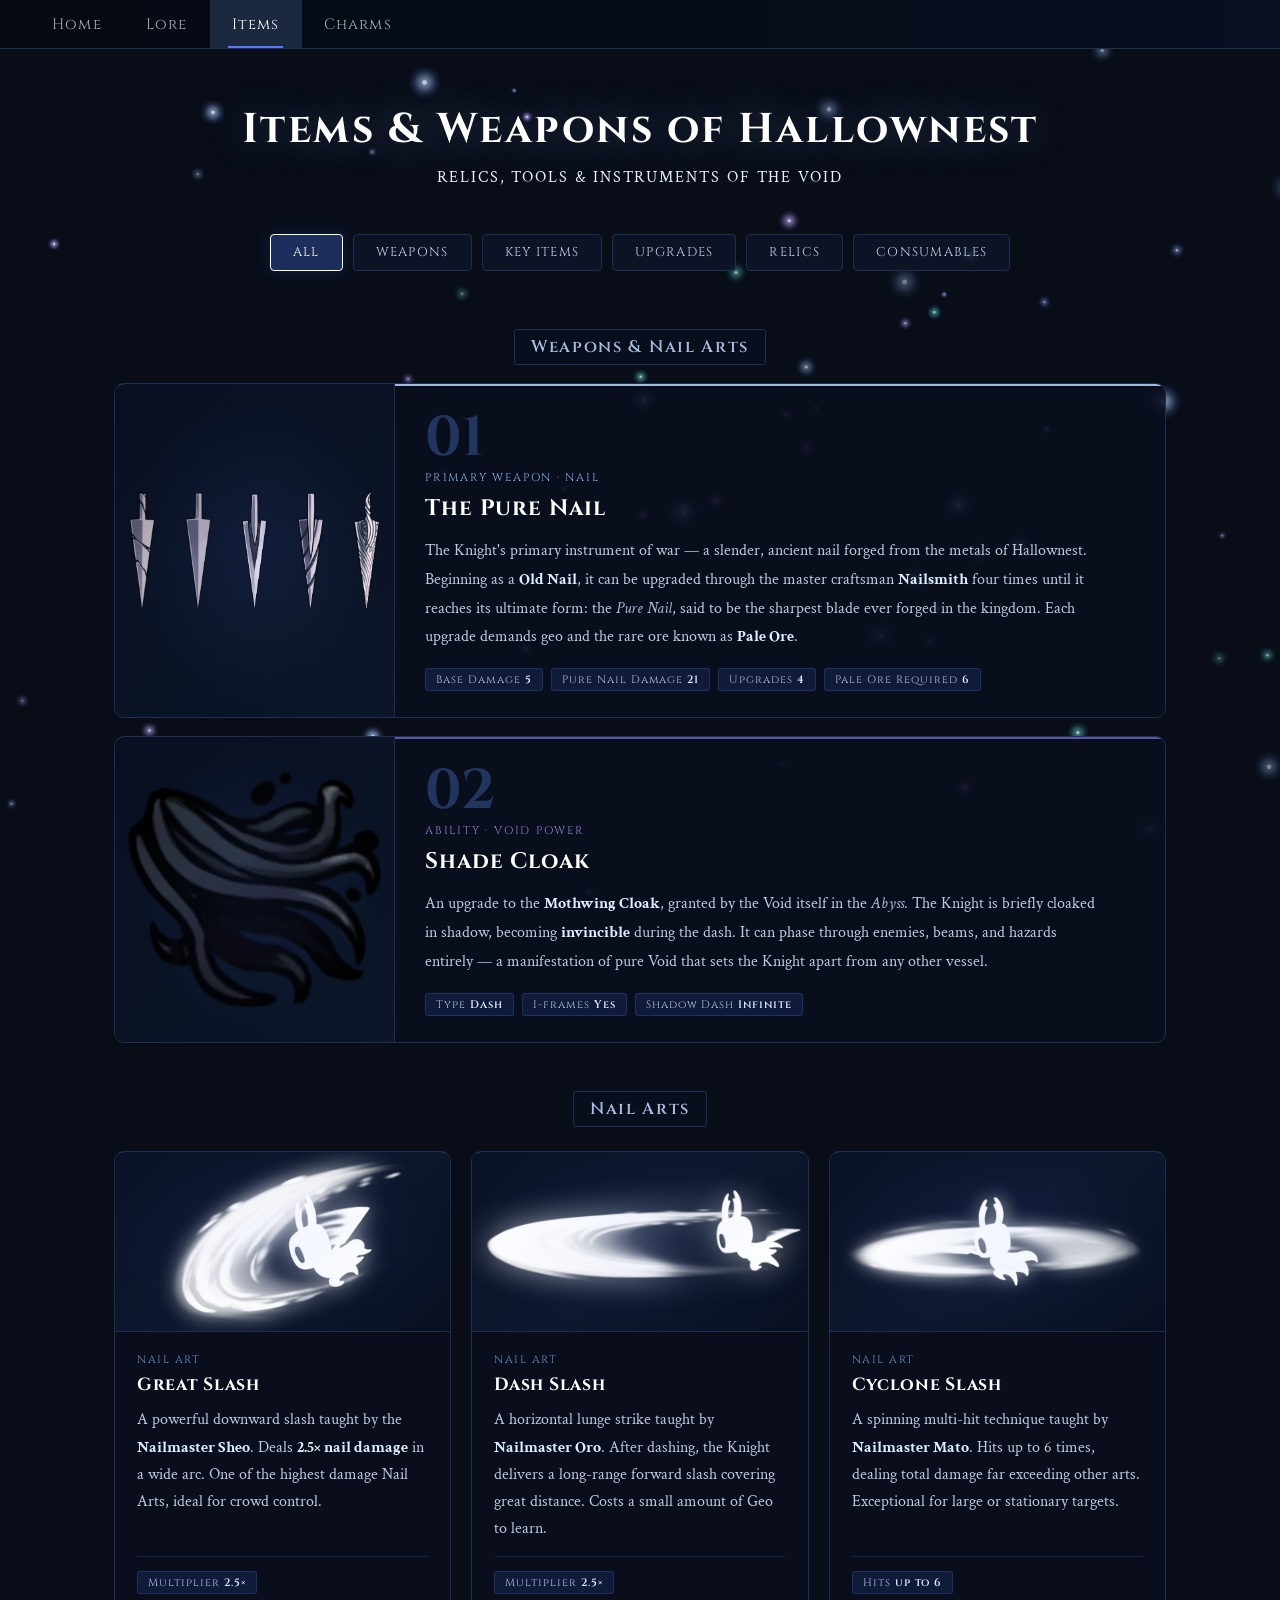
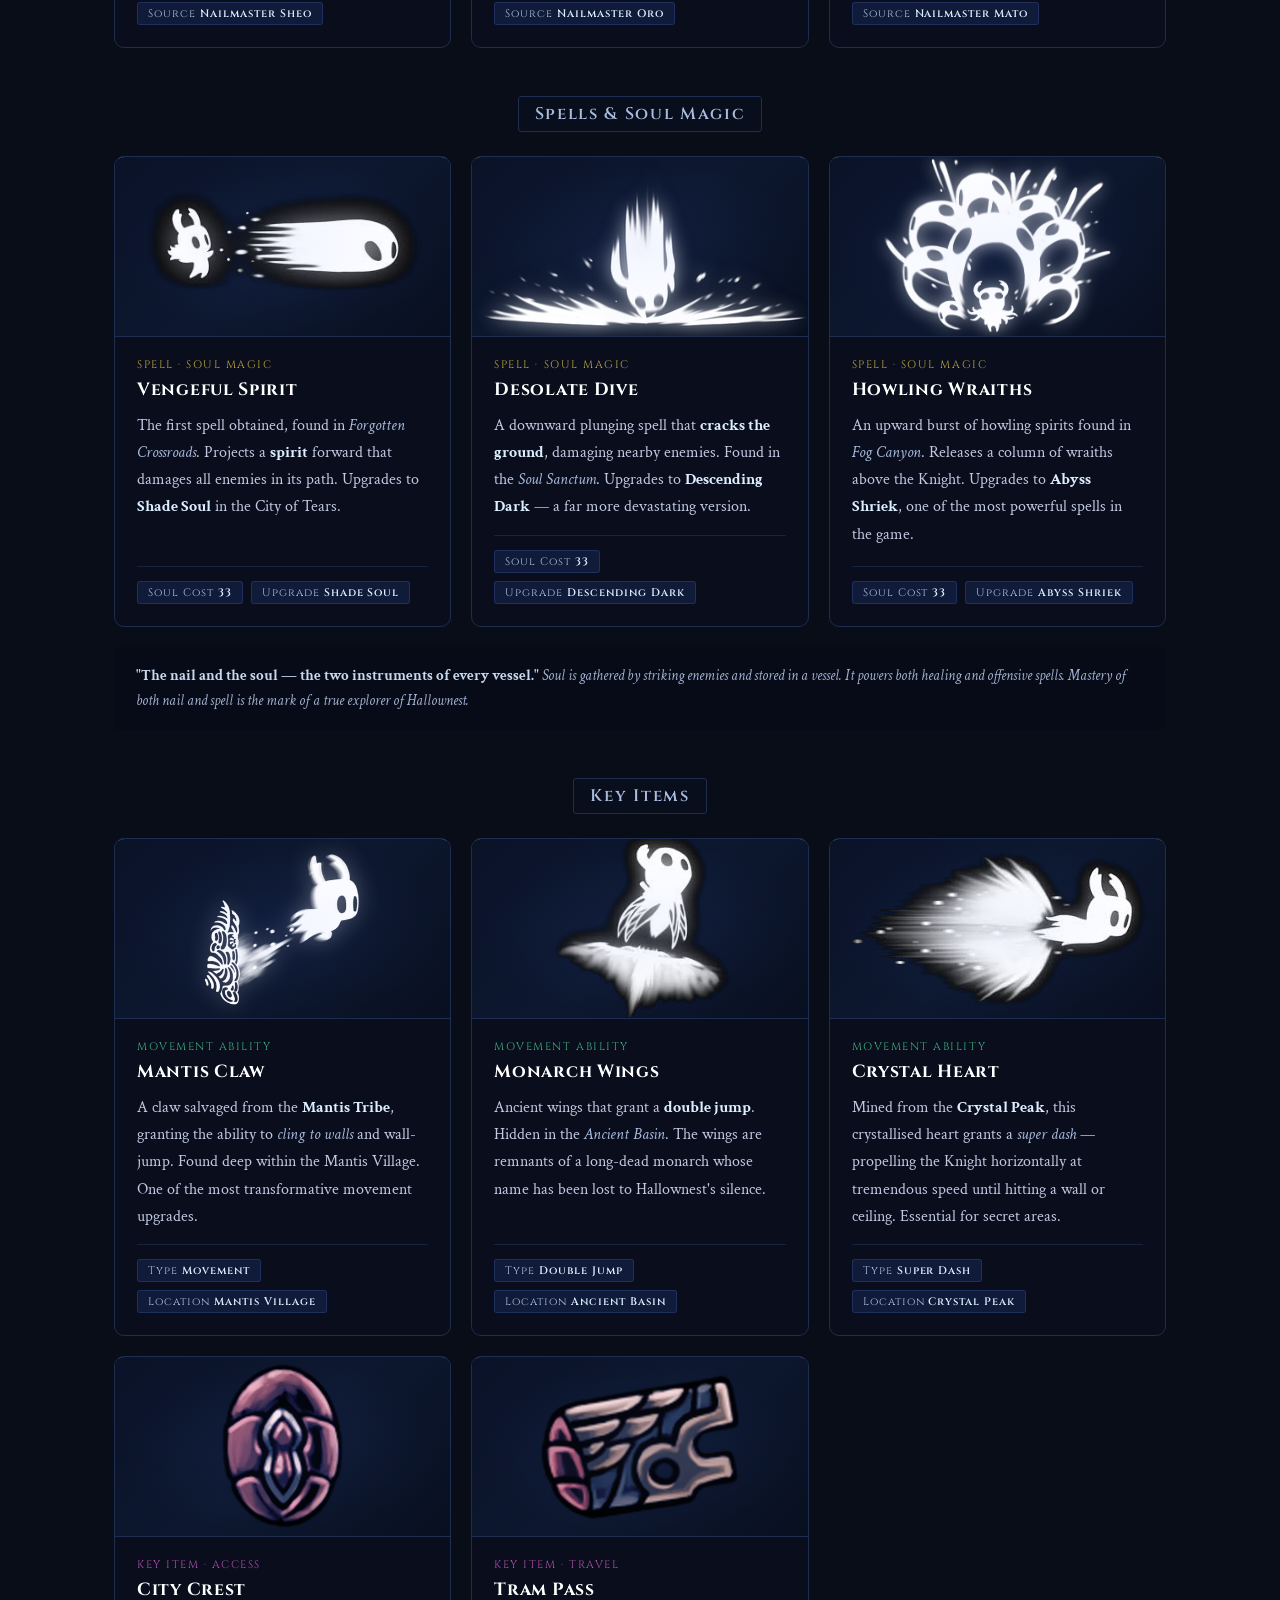
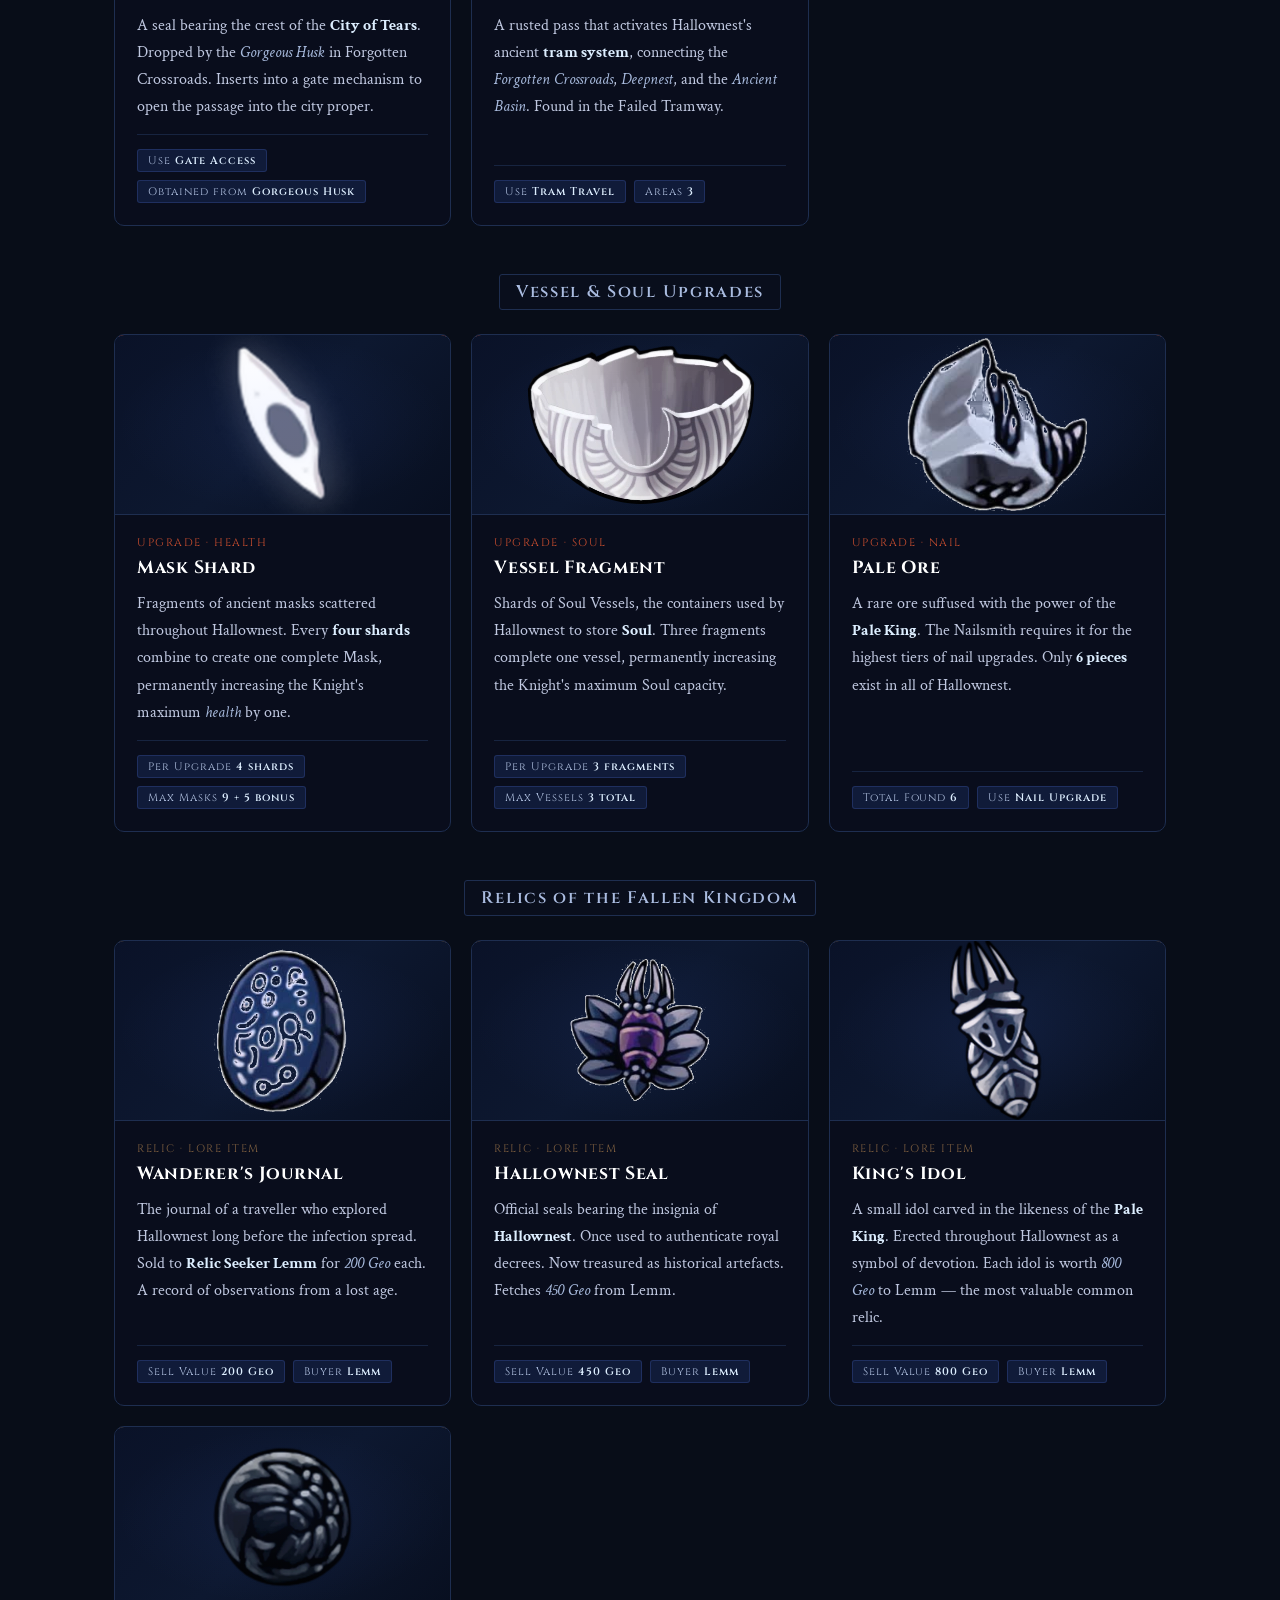
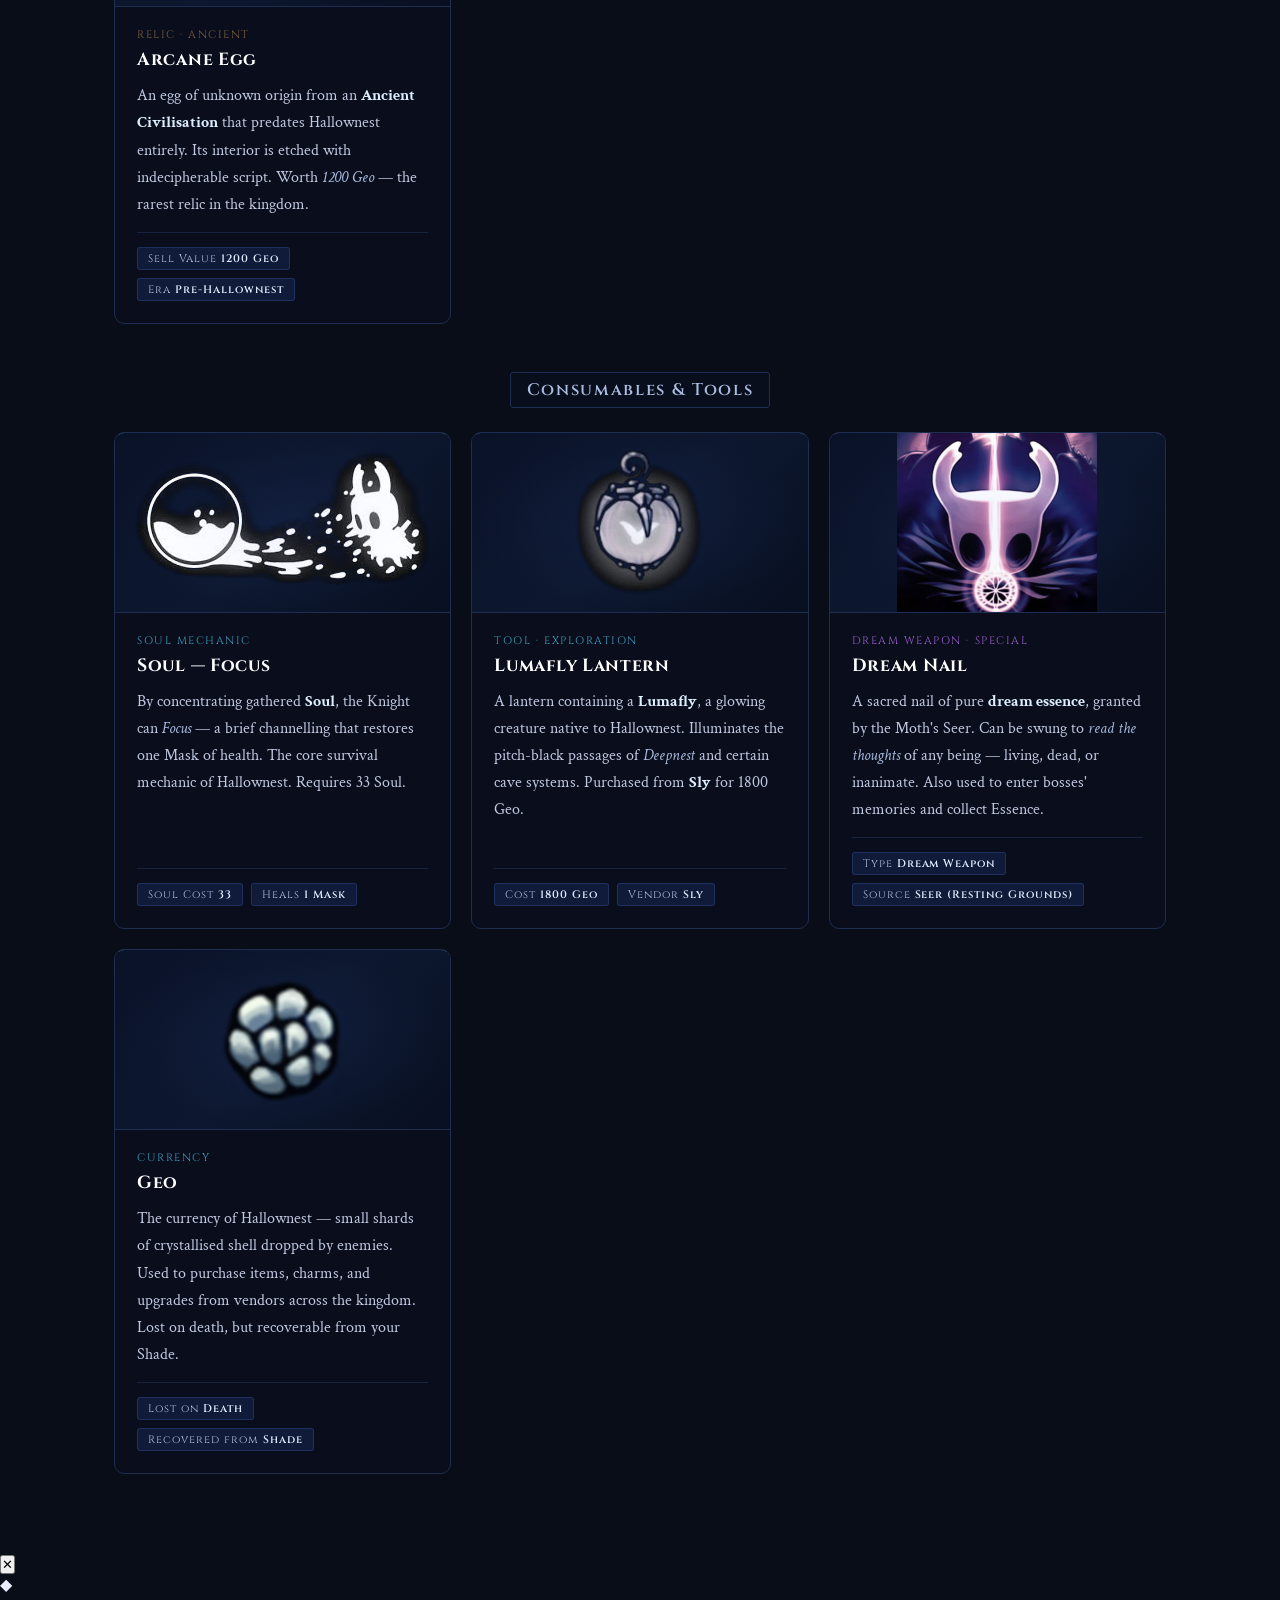
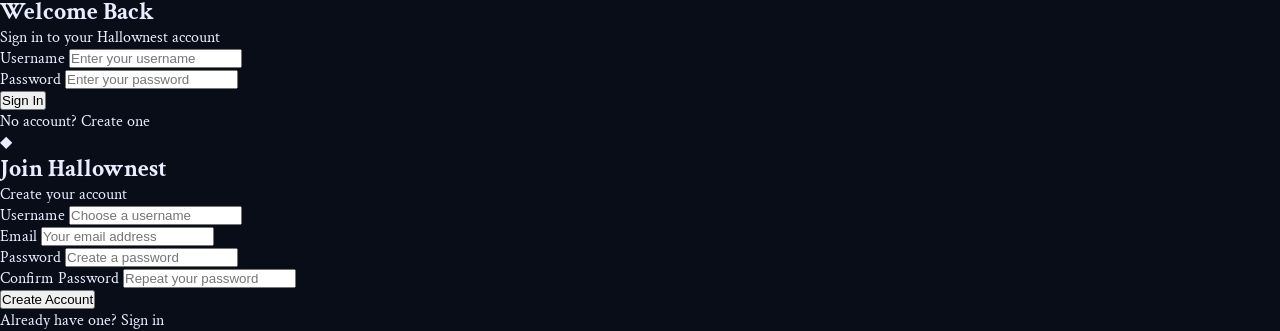
==== commit 5b0f46d2: "Clean up Item.html by removing comments Removed commented-out sections for clarity." ====
--- a/Capstone_Project/Item.html
+++ b/Capstone_Project/Item.html
@@ -50,7 +50,6 @@
                 </button>
             </div>
 
-            
             <div class="section-divider" data-category="weapon">
                 <div class="divider-line"></div>
                 <div class="divider-title">Weapons &amp; Nail Arts</div>
@@ -218,7 +217,6 @@
                     </div>
                 </div>
 
-                <!-- Cyclone Slash -->
                 <div
                     class="item-card"
                     data-category="weapon"
@@ -252,7 +250,6 @@
                 </div>
             </div>
 
-            <!-- Spells -->
             <div class="section-divider" data-category="weapon">
                 <div class="divider-line"></div>
                 <div class="divider-title">Spells &amp; Soul Magic</div>
@@ -260,7 +257,6 @@
             </div>
 
             <div class="items-grid" data-group="weapon">
-                <!-- Vengeful Spirit -->
                 <div
                     class="item-card"
                     data-category="weapon"
@@ -296,7 +292,6 @@
                     </div>
                 </div>
 
-                <!-- Desolate Dive -->
                 <div
                     class="item-card"
                     data-category="weapon"
@@ -328,7 +323,6 @@
                     </div>
                 </div>
 
-                <!-- Howling Wraiths -->
                 <div
                     class="item-card"
                     data-category="weapon"
@@ -365,7 +359,6 @@
                 </div>
             </div>
 
-            <!-- Lore callout -->
             <div class="lore-callout" data-category="weapon">
                 <div class="lore-callout-inner">
                     <strong
@@ -378,10 +371,6 @@
                 </div>
             </div>
 
-            <!-- ═══════════════════════════════════════ -->
-            <!--  KEY ITEMS                             -->
-            <!-- ═══════════════════════════════════════ -->
-
             <div class="section-divider" data-category="key">
                 <div class="divider-line"></div>
                 <div class="divider-title">Key Items</div>
@@ -389,7 +378,6 @@
             </div>
 
             <div class="items-grid" data-group="key">
-                <!-- Mantis Claw -->
                 <div
                     class="item-card"
                     data-category="key"
@@ -425,7 +413,6 @@
                     </div>
                 </div>
 
-                <!-- Monarch Wings -->
                 <div
                     class="item-card"
                     data-category="key"
@@ -461,7 +448,6 @@
                     </div>
                 </div>
 
-                <!-- Crystal Heart -->
                 <div
                     class="item-card"
                     data-category="key"
@@ -496,7 +482,6 @@
                     </div>
                 </div>
 
-                <!-- City Crest -->
                 <div
                     class="item-card"
                     data-category="key"
@@ -532,7 +517,6 @@
                     </div>
                 </div>
 
-                <!-- Tram Pass -->
                 <div
                     class="item-card"
                     data-category="key"
@@ -567,10 +551,6 @@
                 </div>
             </div>
 
-            <!-- ═══════════════════════════════════════ -->
-            <!--  UPGRADES                              -->
-            <!-- ═══════════════════════════════════════ -->
-
             <div class="section-divider" data-category="upgrade">
                 <div class="divider-line"></div>
                 <div class="divider-title">Vessel &amp; Soul Upgrades</div>
@@ -578,7 +558,6 @@
             </div>
 
             <div class="items-grid" data-group="upgrade">
-                <!-- Mask Shard -->
                 <div
                     class="item-card"
                     data-category="upgrade"
@@ -614,7 +593,6 @@
                     </div>
                 </div>
 
-                <!-- Vessel Fragment -->
                 <div
                     class="item-card"
                     data-category="upgrade"
@@ -648,7 +626,6 @@
                     </div>
                 </div>
 
-                <!-- Pale Ore -->
                 <div
                     class="item-card"
                     data-category="upgrade"
@@ -685,10 +662,6 @@
                 </div>
             </div>
 
-            <!-- ═══════════════════════════════════════ -->
-            <!--  RELICS                                -->
-            <!-- ═══════════════════════════════════════ -->
-
             <div class="section-divider" data-category="relic">
                 <div class="divider-line"></div>
                 <div class="divider-title">Relics of the Fallen Kingdom</div>
@@ -696,7 +669,6 @@
             </div>
 
             <div class="items-grid" data-group="relic">
-                <!-- Wanderer's Journal -->
                 <div
                     class="item-card"
                     data-category="relic"
@@ -730,7 +702,6 @@
                     </div>
                 </div>
 
-                <!-- Hallownest Seal -->
                 <div
                     class="item-card"
                     data-category="relic"
@@ -764,7 +735,6 @@
                     </div>
                 </div>
 
-                <!-- King's Idol -->
                 <div
                     class="item-card"
                     data-category="relic"
@@ -798,7 +768,6 @@
                     </div>
                 </div>
 
-                <!-- Arcane Egg -->
                 <div
                     class="item-card"
                     data-category="relic"
@@ -835,10 +804,6 @@
                 </div>
             </div>
 
-            <!-- ═══════════════════════════════════════ -->
-            <!--  CONSUMABLES                           -->
-            <!-- ═══════════════════════════════════════ -->
-
             <div class="section-divider" data-category="consumable">
                 <div class="divider-line"></div>
                 <div class="divider-title">Consumables &amp; Tools</div>
@@ -846,7 +811,6 @@
             </div>
 
             <div class="items-grid" data-group="consumable">
-                <!-- Focus / Soul Heal -->
                 <div
                     class="item-card"
                     data-category="consumable"
@@ -877,7 +841,6 @@
                     </div>
                 </div>
 
-                <!-- Lumafly Lantern -->
                 <div
                     class="item-card"
                     data-category="consumable"
@@ -911,7 +874,6 @@
                     </div>
                 </div>
 
-                <!-- Dream Nail -->
                 <div
                     class="item-card"
                     data-category="consumable"
@@ -948,7 +910,6 @@
                     </div>
                 </div>
 
-                <!-- Geo -->
                 <div
                     class="item-card"
                     data-category="consumable"
@@ -988,12 +949,10 @@
             <div class="page-end"></div>
         </div>
 
-        <!-- ── LOGIN MODAL ─────────────────────────── -->
         <div class="modal-overlay" id="modal-overlay">
             <div class="modal" id="modal">
                 <button class="modal-close" id="modal-close">&#x2715;</button>
 
-                <!-- LOGIN PANEL -->
                 <div class="modal-panel" id="panel-login">
                     <div class="modal-icon">&#9670;</div>
                     <h2 class="modal-title">Welcome Back</h2>
@@ -1025,7 +984,6 @@
                     </p>
                 </div>
 
-                <!-- REGISTER PANEL -->
                 <div class="modal-panel hidden" id="panel-register">
                     <div class="modal-icon">&#9670;</div>
                     <h2 class="modal-title">Join Hallownest</h2>
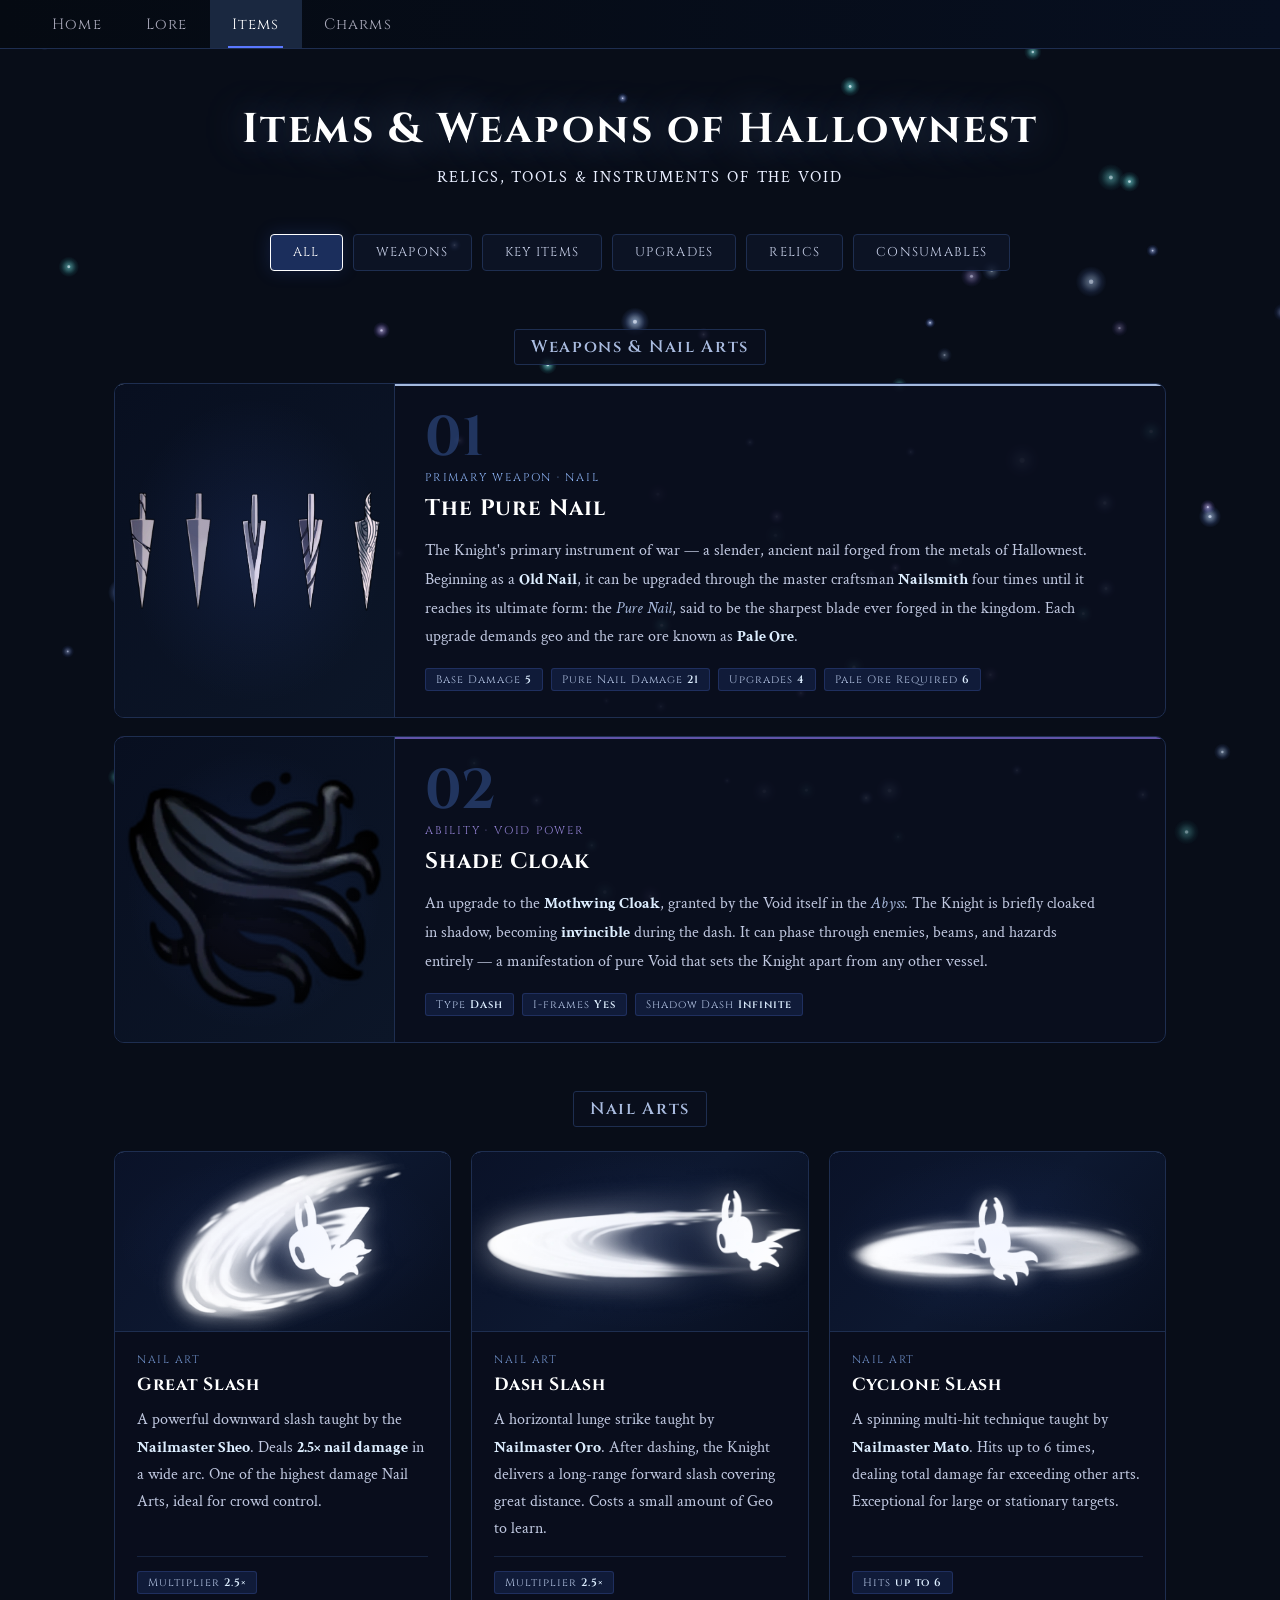
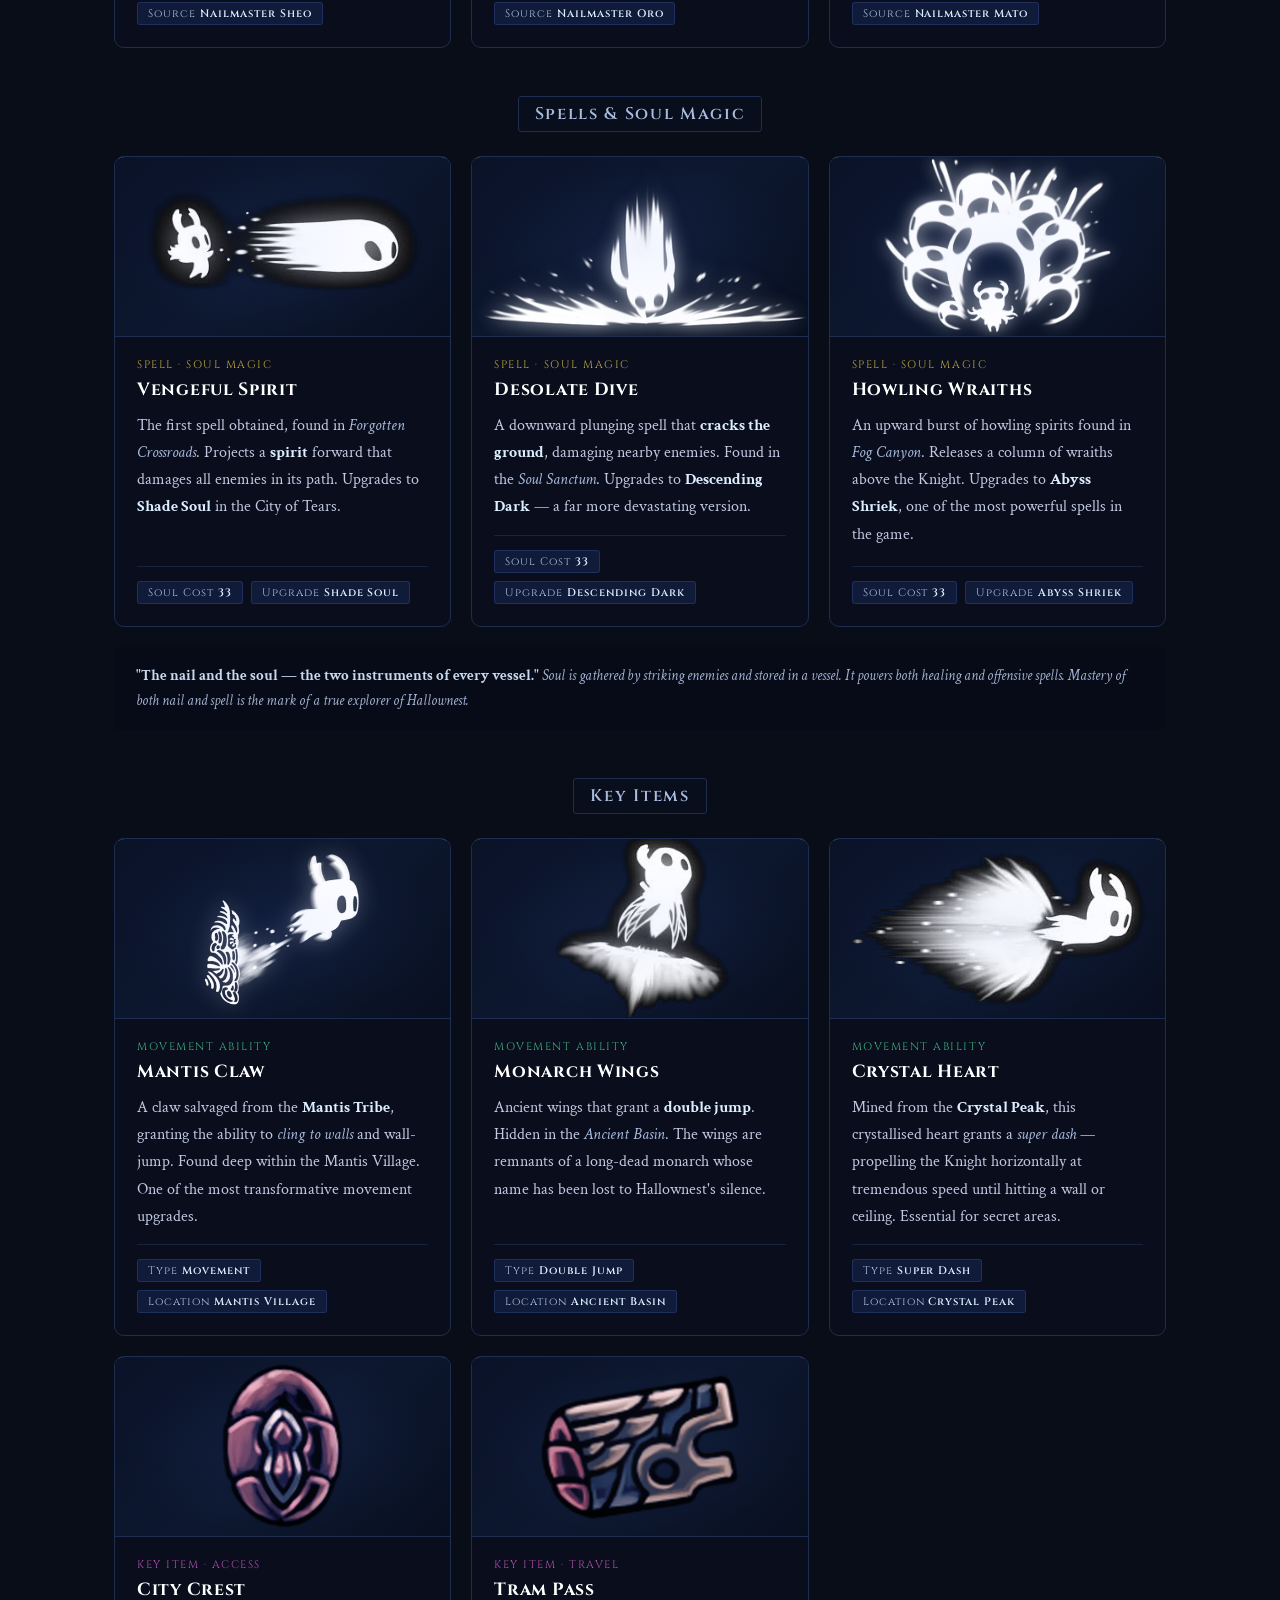
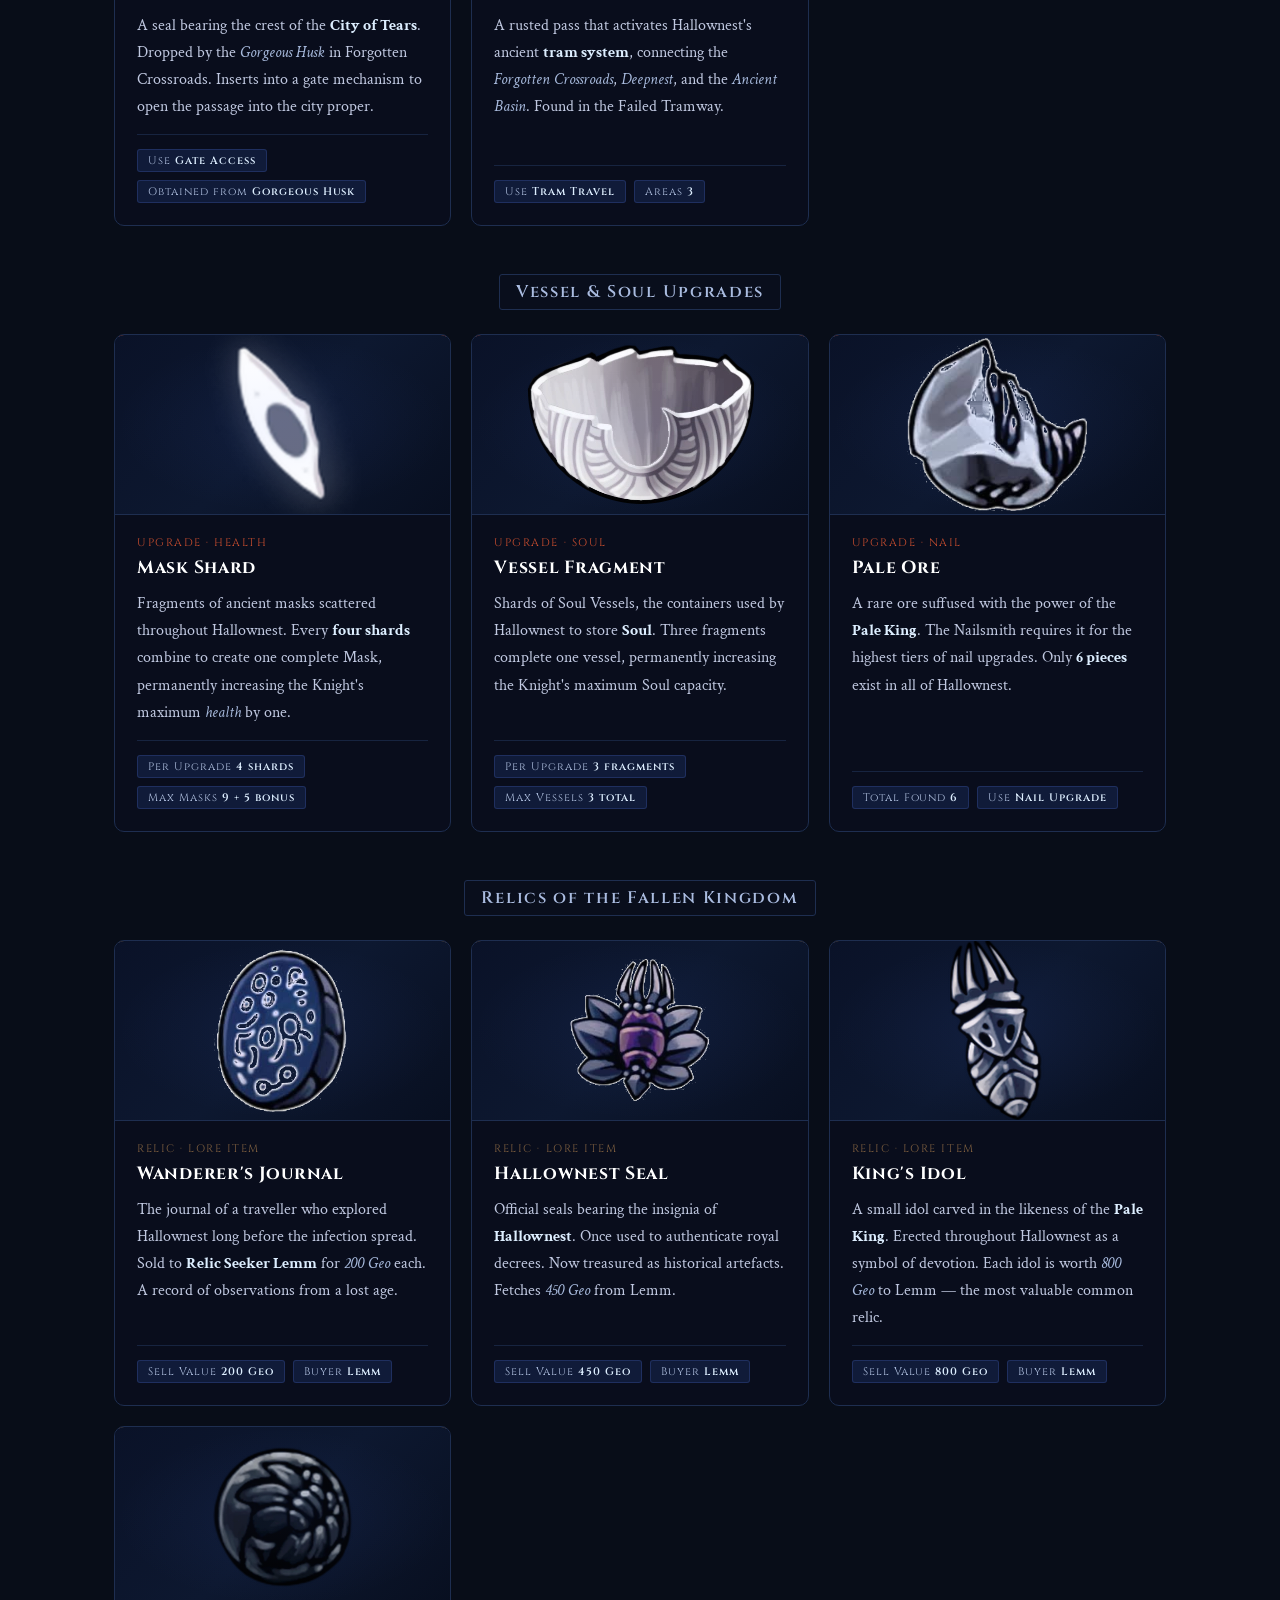
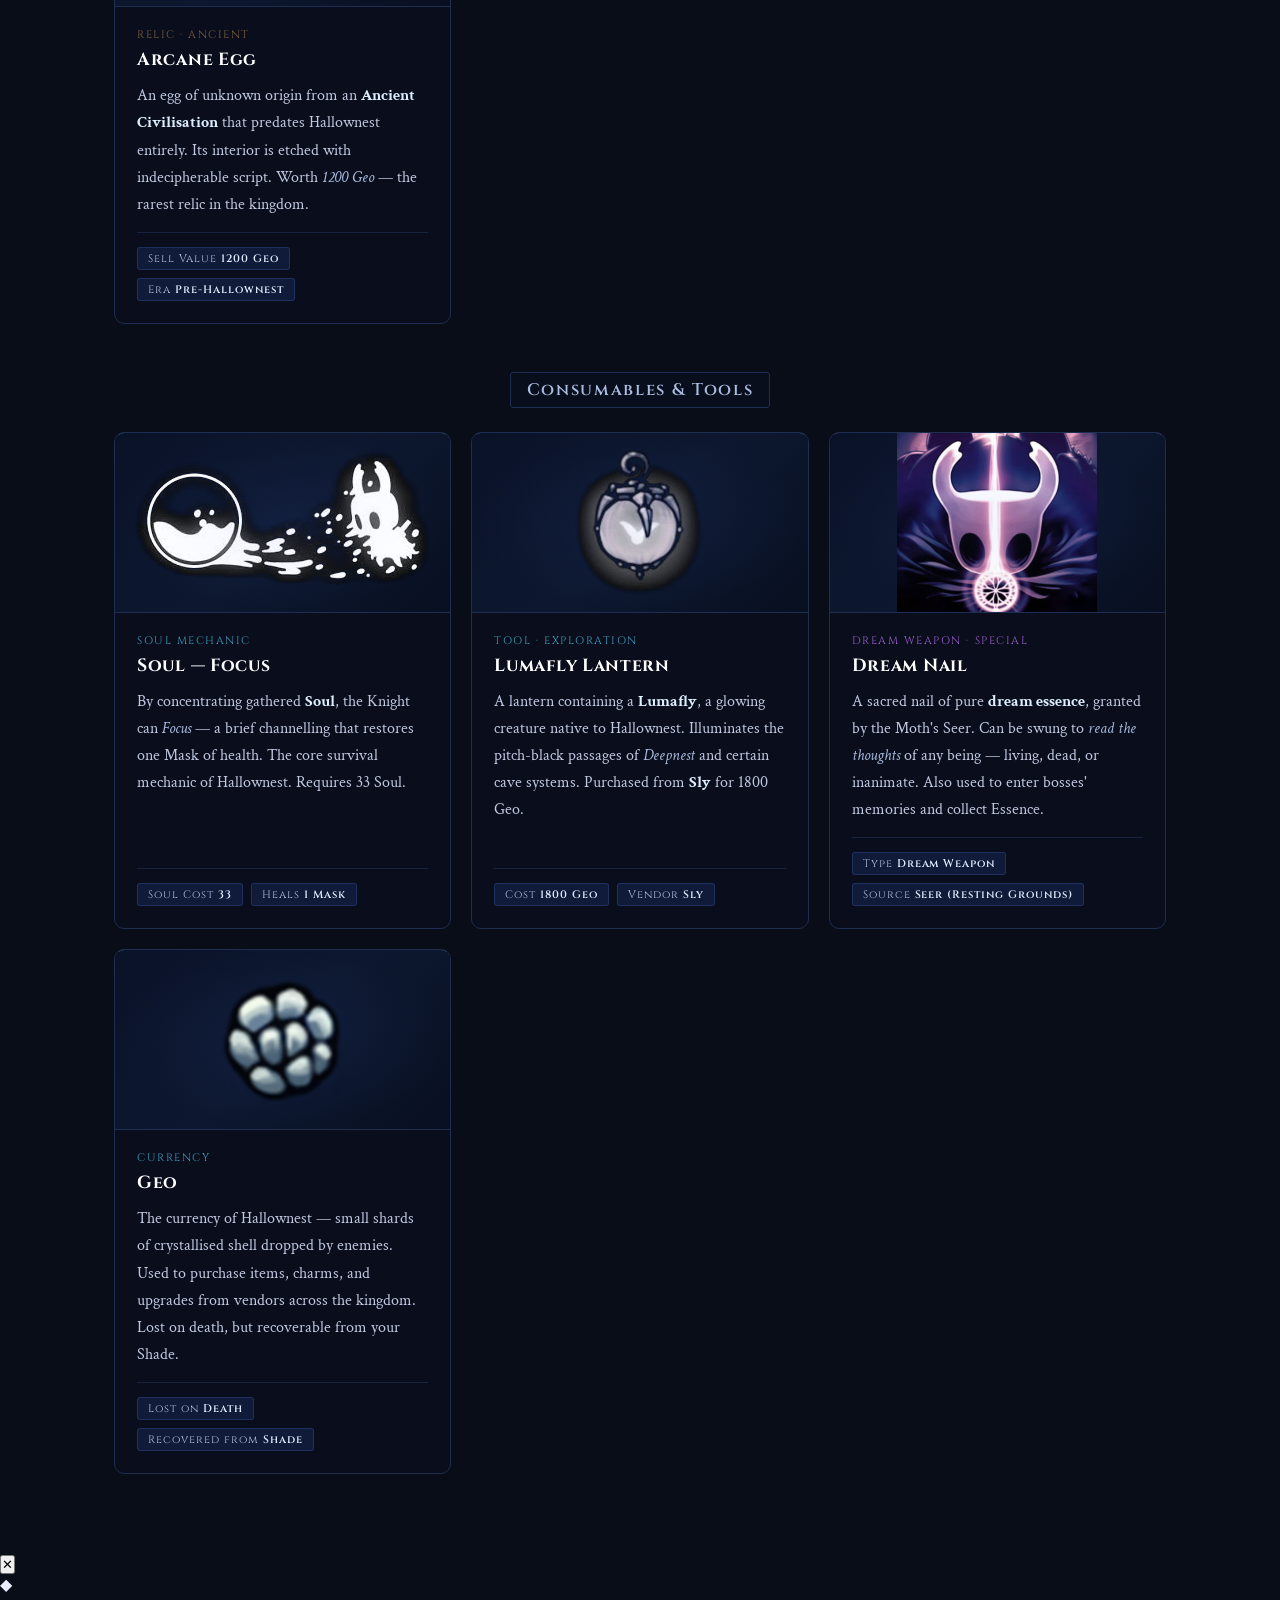
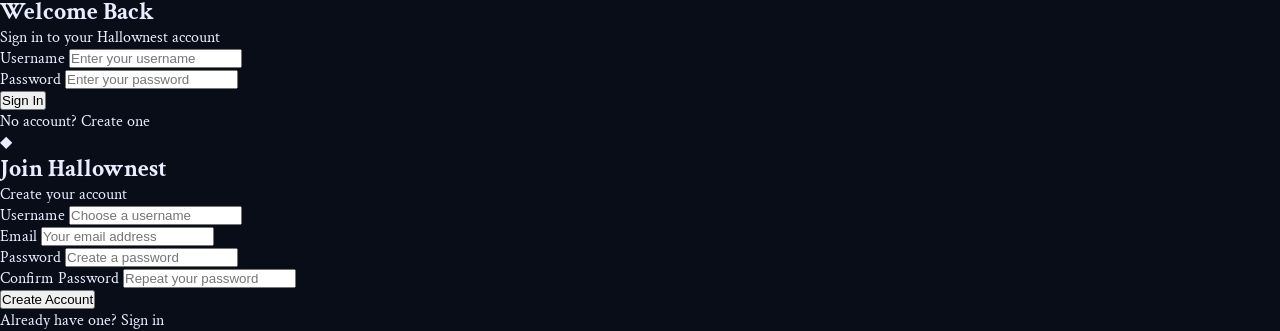
==== commit 62a0fac0: "Update Item.html" ====
--- a/Capstone_Project/Item.html
+++ b/Capstone_Project/Item.html
@@ -17,7 +17,7 @@
         <header>
             <nav>
                 <div class="nav-left">
-                    <a href="Home.html"><div class="navbar n1">Home</div></a>
+                    <a href="index.html"><div class="navbar n1">Home</div></a>
                     <a href="Lore.html"><div class="navbar n2">Lore</div></a>
                     <a href="Item.html"
                         ><div class="navbar n3 active">Items</div></a
